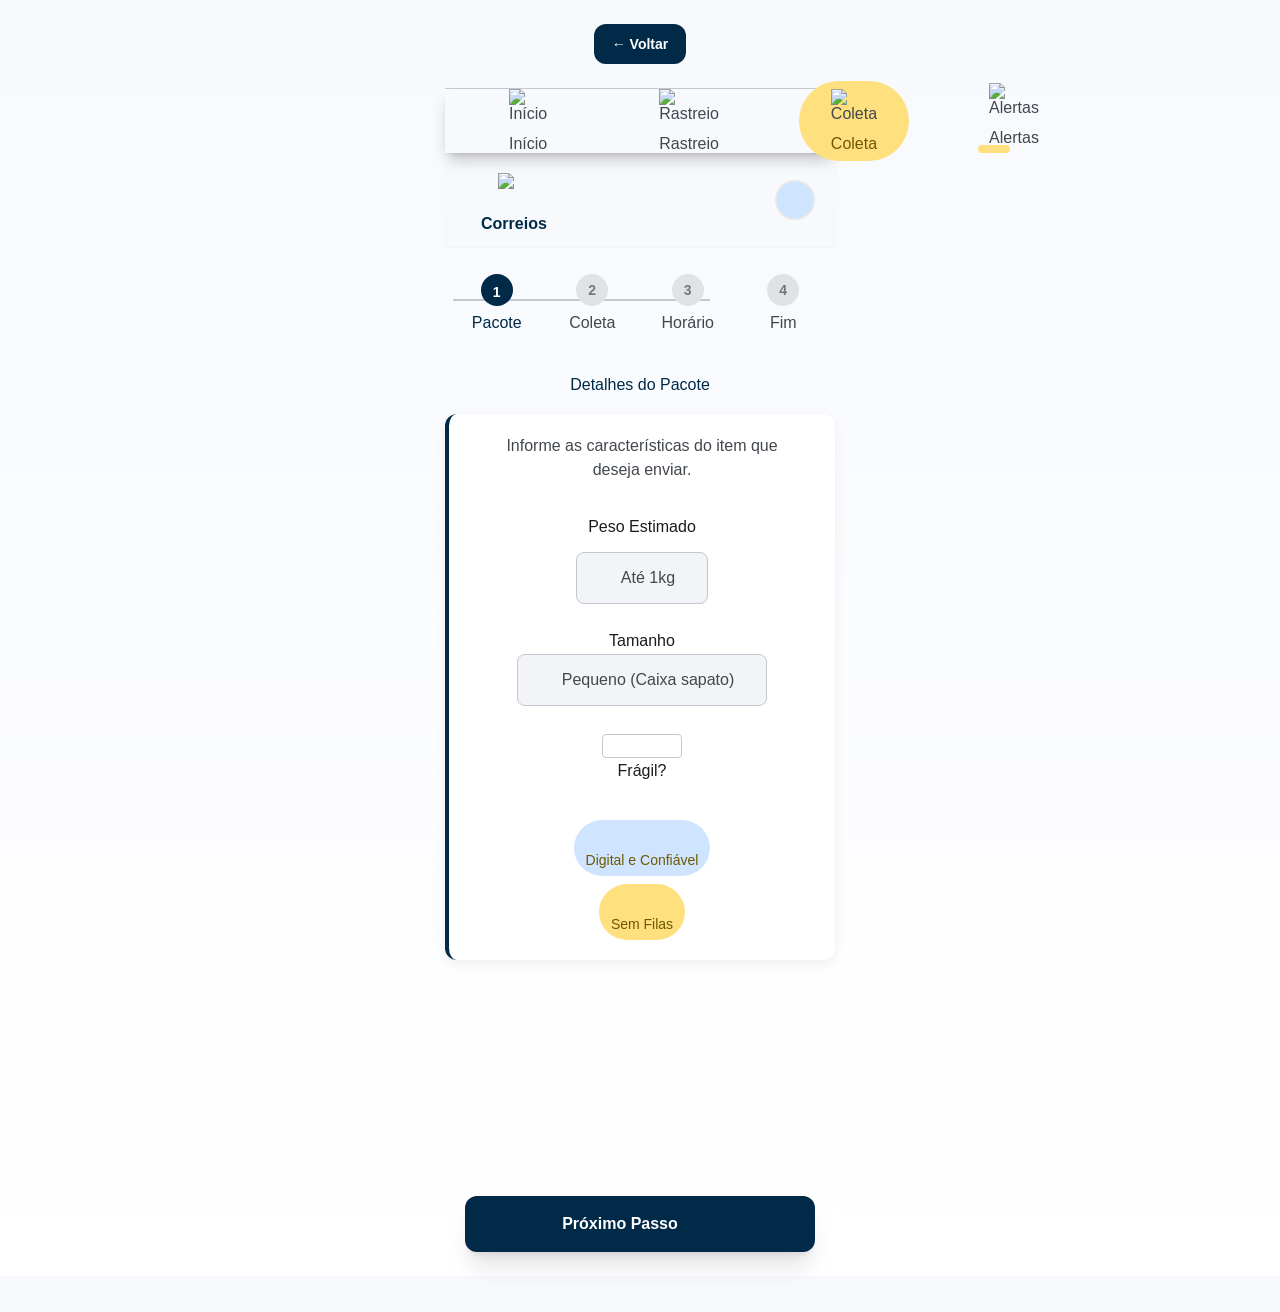
==== agendar-coleta.html @ db19a953 "Adicionando segunda tela através do agendar-coleta.html" ====
<!DOCTYPE html>
<html lang="pt-BR">
<head>
    <meta charset="UTF-8">
    <meta name="viewport" content="width=device-width, initial-scale=1.0">
    <link rel="stylesheet" href="style.css">
    <title>Agendar Coleta em Casa</title>
</head>
<body>
    <div class="Page-Link">
        <a class="Button link" href="index.html">← Voltar</a>
    </div>

    <div class="Agendar-Coleta-em-Casa" data-name="Agendar Coleta em Casa">
        <div class="BottomNavBar" data-name="BottomNavBar">
            <div class="BottomNavBar-shadow" data-name="BottomNavBar:shadow"></div>
            <div class="Container" data-name="Container">
                <img class="Container icon" src="assets/figma_downloads/figma_5_494.svg" alt="Início">
                <div class="Container" data-name="Container">
                    <span class="Text">Início</span>
                </div>
            </div>
            <div class="Container" data-name="Container">
                <img class="Container icon" src="assets/figma_downloads/figma_5_499.svg" alt="Rastreio">
                <div class="Container" data-name="Container">
                    <span class="Text">Rastreio</span>
                </div>
            </div>
            <div class="Background" data-name="Background">
                <img class="Container icon" src="assets/figma_downloads/figma_5_504.svg" alt="Coleta">
                <div class="Container" data-name="Container">
                    <span class="Text">Coleta</span>
                </div>
            </div>
            <div class="Container" data-name="Container">
                <img class="Container icon" src="assets/figma_downloads/figma_5_509.svg" alt="Alertas">
                <div class="Container" data-name="Container">
                    <span class="Text">Alertas</span>
                </div>
                <div class="Background badge" data-name="Background badge"></div>
            </div>
        </div>

        <header class="Header-TopAppBar" data-name="Header - TopAppBar">
            <div class="Container" data-name="Container">
                <button class="Button menu" data-name="Button">
                    <img src="assets/figma_downloads/figma_5_515.svg" alt="Menu">
                </button>
                <div class="Heading-1" data-name="Heading 1">
                    <span class="Text">Correios</span>
                </div>
            </div>
            <div class="Background-Border" data-name="Background+Border">
                <div class="User-Profile" data-name="User Profile"></div>
            </div>
        </header>

        <main class="Main" data-name="Main">
            <section class="Progress-Stepper" data-name="Progress Stepper">
                <div class="Horizontal-Divider" data-name="Horizontal Divider"></div>
                <div class="Container" data-name="Container">
                    <div class="Background active" data-name="Background">
                        <div class="Overlay-Shadow" data-name="Overlay+Shadow"></div>
                        <span class="Text">1</span>
                    </div>
                    <div class="Container" data-name="Container">
                        <span class="Text active">Pacote</span>
                    </div>
                </div>
                <div class="Container" data-name="Container">
                    <div class="Background" data-name="Background">
                        <span class="Text">2</span>
                    </div>
                    <div class="Container" data-name="Container">
                        <span class="Text">Coleta</span>
                    </div>
                </div>
                <div class="Container" data-name="Container">
                    <div class="Background" data-name="Background">
                        <span class="Text">3</span>
                    </div>
                    <div class="Container" data-name="Container">
                        <span class="Text">Horário</span>
                    </div>
                </div>
                <div class="Container" data-name="Container">
                    <div class="Background" data-name="Background">
                        <span class="Text">4</span>
                    </div>
                    <div class="Container" data-name="Container">
                        <span class="Text">Fim</span>
                    </div>
                </div>
            </section>

            <section class="Section-Step-1-Package-Details" data-name="Section - Step 1: Package Details">
                <div class="Container" data-name="Container">
                    <div class="Heading-2" data-name="Heading 2">
                        <span class="Text">Detalhes do Pacote</span>
                    </div>
                </div>
                <div class="Background-VerticalBorder-Shadow" data-name="Background+VerticalBorder+Shadow">
                    <div class="Container" data-name="Container">
                        <span class="Text">Informe as características do item que deseja enviar.</span>
                    </div>
                    <div class="Container" data-name="Container">
                        <div class="Container" data-name="Container">
                            <div class="Label" data-name="Label">
                                <span class="Text">Peso Estimado</span>
                            </div>
                            <div class="Options" data-name="Options">
                                <img class="Button icon" src="assets/figma_downloads/figma_5_559.svg" alt="">
                                <div class="Container" data-name="Container">
                                    <span class="Text">Até 1kg</span>
                                </div>
                            </div>
                        </div>
                        <div class="Container" data-name="Container">
                            <div class="Container" data-name="Container">
                                <div class="Label" data-name="Label">
                                    <span class="Text">Tamanho</span>
                                </div>
                                <div class="Options" data-name="Options">
                                    <img class="Button icon" src="assets/figma_downloads/figma_5_569.svg" alt="">
                                    <div class="Container" data-name="Container">
                                        <span class="Text">Pequeno (Caixa sapato)</span>
                                    </div>
                                </div>
                            </div>
                        </div>
                        <div class="Container" data-name="Container">
                            <div class="Label" data-name="Label">
                                <div class="Input" data-name="Input"></div>
                                <div class="Container" data-name="Container">
                                    <span class="Text">Frágil?</span>
                                </div>
                            </div>
                        </div>
                    </div>
                    <div class="Container" data-name="Container">
                        <div class="Background pill" data-name="Background">
                            <img class="Container icon" src="assets/figma_downloads/figma_5_581.svg" alt="">
                            <span class="Text">Digital e Confiável</span>
                        </div>
                        <div class="Background pill" data-name="Background">
                            <img class="Container icon" src="assets/figma_downloads/figma_5_585.svg" alt="">
                            <span class="Text">Sem Filas</span>
                        </div>
                    </div>
                </div>
            </section>

            <section class="Section-Step-2-Pickup-Address hidden-section" data-name="Section - Step 2: Pickup Address">
                <div class="Heading-2" data-name="Heading 2">
                    <span class="Text">Endereço de Coleta</span>
                </div>
                <div class="Background-VerticalBorder-Shadow" data-name="Background+VerticalBorder+Shadow">
                    <div class="Background" data-name="Background"></div>
                    <div class="Container" data-name="Container">
                        <div class="Container" data-name="Container">
                            <div class="Label" data-name="Label">
                                <span class="Text">CEP</span>
                            </div>
                            <div class="Input" data-name="Input">
                                <span class="Text">00000-000</span>
                            </div>
                        </div>
                        <div class="Container" data-name="Container">
                            <div class="Label" data-name="Label">
                                <span class="Text">Logradouro</span>
                            </div>
                            <div class="Input" data-name="Input">
                                <span class="Text">Ex: Av. Paulista, 1000</span>
                            </div>
                        </div>
                    </div>
                </div>
            </section>

            <section class="Section-Step-3-Date-Time hidden-section" data-name="Section - Step 3: Date and Time">
                <div class="Heading-2" data-name="Heading 2">
                    <span class="Text">Data e Horário</span>
                </div>
                <div class="Background-VerticalBorder-Shadow" data-name="Background+VerticalBorder+Shadow">
                    <div class="Container" data-name="Container">
                        <span class="Text">Escolha o melhor momento para o carteiro passar.</span>
                    </div>
                    <div class="Container" data-name="Container">
                        <button class="Button selected" data-name="Button">
                            <span class="Text">HOJE<br>24</span>
                        </button>
                        <button class="Button" data-name="Button">
                            <span class="Text">TER<br>25</span>
                        </button>
                        <button class="Button" data-name="Button">
                            <span class="Text">QUA<br>26</span>
                        </button>
                        <button class="Button" data-name="Button">
                            <span class="Text">QUI<br>27</span>
                        </button>
                    </div>
                    <div class="Container" data-name="Container">
                        <div class="Label" data-name="Label">
                            <div class="Input" data-name="Input"></div>
                            <div class="Container" data-name="Container">
                                <span class="Text">Manhã</span>
                            </div>
                        </div>
                        <div class="Label" data-name="Label">
                            <div class="Input" data-name="Input"></div>
                            <div class="Container" data-name="Container">
                                <span class="Text">Tarde</span>
                            </div>
                        </div>
                    </div>
                </div>
            </section>

            <section class="Section-Step-4-Confirmation hidden-section" data-name="Section - Step 4: Confirmation">
                <div class="Container" data-name="Container">
                    <div class="Background" data-name="Background"></div>
                    <div class="Heading-2" data-name="Heading 2">
                        <span class="Text">Tudo Pronto!</span>
                    </div>
                    <div class="Container" data-name="Container">
                        <span class="Text">Revise os dados antes de finalizar.</span>
                    </div>
                </div>
                <div class="Background-VerticalBorder-Shadow" data-name="Background+Shadow">
                    <div class="Container" data-name="Container">
                        <div class="Container" data-name="Container">
                            <span class="Text">PACOTE</span>
                        </div>
                        <div class="Container" data-name="Container">
                            <span class="Text">Até 1kg, Pequeno</span>
                        </div>
                        <img class="Container icon" src="assets/figma_downloads/figma_5_663.svg" alt="">
                    </div>
                    <div class="Container" data-name="Container">
                        <div class="Container" data-name="Container">
                            <span class="Text">ENDEREÇO</span>
                        </div>
                        <div class="Container" data-name="Container">
                            <span class="Text">Av. Paulista, 1000 - SP</span>
                        </div>
                        <img class="Container icon" src="assets/figma_downloads/figma_5_670.svg" alt="">
                    </div>
                    <div class="Container" data-name="Container">
                        <div class="Container" data-name="Container">
                            <span class="Text">DATA PREVISTA</span>
                        </div>
                        <div class="Container" data-name="Container">
                            <span class="Text">24 Mai • Manhã</span>
                        </div>
                        <img class="Container icon" src="assets/figma_downloads/figma_5_677.svg" alt="">
                    </div>
                </div>
            </section>
        </main>

        <div class="Sticky-Footer-Action" data-name="Sticky Footer Action">
            <button class="Button CTA" data-name="Button">
                <div class="Button-shadow" data-name="Button:shadow"></div>
                <div class="Container" data-name="Container">
                    <span class="Text">Próximo Passo</span>
                </div>
                <img class="Container icon" src="assets/figma_downloads/figma_5_683.svg" alt="">
            </button>
        </div>
    </div>
</body>
</html>
---- style.css ----
* {
    margin: 0;
    padding: 0;
    box-sizing: border-box;
}

body {
    font-family: 'Inter', sans-serif;
    background: linear-gradient(to bottom, #F7F9FD, #FFFFFF);
    color: #42474E;
    width: 390px;
    margin: 0 auto;
    min-height: 100vh;
}

.Início-Correios {
    display: flex;
    flex-direction: column;
    gap: 0;
    padding: 0 0 24px;
    width: 390px;
    min-height: 100vh;
    position: relative;
    background: linear-gradient(to bottom, #F7F9FD, #FFFFFF);
}

/* ========== HEADER ========== */
.Header-TopAppBar {
    display: flex;
    flex-direction: row;
    justify-content: space-between;
    align-items: center;
    padding: 8px 20px;
    gap: 0;
    background: #F7F9FD;
    box-shadow: 0px 1px 2px 0px rgba(0, 0, 0, 0.05);
    position: relative;
    z-index: 10;
}

.Header-TopAppBar .Container {
    display: flex;
    flex-direction: row;
    align-items: center;
    gap: 12px;
}

.Button.menu {
    background: none;
    border: none;
    font-size: 24px;
    cursor: pointer;
    color: #002A48;
    padding: 0;
}

.Heading-1 .Text {
    font-family: 'Manrope', sans-serif;
    font-weight: 700;
    font-size: 24px;
    line-height: 1.33;
    color: #002A48;
}

.Background-Border {
    display: flex;
    justify-content: center;
    align-items: center;
    width: 32px;
    height: 32px;
    background: #CFE5FF;
    border: 2px solid #00416B;
    border-radius: 9999px;
}

.User-Profile {
    width: 100%;
    height: 100%;
    border-radius: 50%;
    background: #CFE5FF;
}

/* ========== FLOATING ACTION BUTTON ========== */
.Floating-Action-Button {
    position: fixed;
    bottom: 80px;
    right: 24px;
    width: 56px;
    height: 56px;
    border-radius: 16px;
    background: #002A48;
    border: none;
    color: #002A48;
    font-size: 32px;
    cursor: pointer;
    display: flex;
    align-items: center;
    justify-content: center;
    box-shadow: 0px 8px 10px -6px rgba(0, 0, 0, 0.1), 0px 20px 25px -5px rgba(0, 0, 0, 0.1);
    z-index: 20;
}

/* ========== MAIN CONTENT ========== */
.Main {
    display: flex;
    flex-direction: column;
    align-items: center;
    gap: 32px;
    padding: 16px 0px 128px;
    flex: 1;
}

/* ========== HERO SEARCH SECTION ========== */
.Hero-Search-Section {
    position: relative;
    display: flex;
    flex-direction: column;
    gap: 8px;
    padding: 16px;
    width: 350px;
    background: #002A48;
    border-radius: 12px;
    box-shadow: 0px 4px 6px -4px rgba(0, 0, 0, 0.1), 0px 10px 15px -3px rgba(0, 0, 0, 0.1);
    overflow: hidden;
}

.Abstract-Background-Pattern {
    position: absolute;
    top: -16px;
    right: -24px;
    width: 90px;
    height: 98.63px;
    opacity: 0.1;
    background: url('data:image/svg+xml,<svg xmlns="http://www.w3.org/2000/svg" viewBox="0 0 100 100"><circle cx="50" cy="50" r="40" fill="white"/></svg>');
}

.Hero-Search-Section .Heading-2 {
    position: relative;
    z-index: 2;
}

.Hero-Search-Section .Heading-2 .Text {
    font-size: 20px;
    font-weight: 600;
    color: #FFFFFF;
}

.Hero-Search-Section .Container.search {
    display: flex;
    flex-direction: row;
    gap: 8px;
    background: #FFFFFF;
    border-radius: 8px;
    padding: 8px;
    align-items: center;
    position: relative;
    z-index: 2;
    box-shadow: 0px 4px 6px -4px rgba(0, 0, 0, 0.1), 0px 10px 15px -3px rgba(0, 0, 0, 0.1);
}

.Container.search .Container.icon {
    font-size: 20px;
    color: #42474E;
    flex-shrink: 0;
}

.Input {
    display: flex;
    flex: 1;
    background: transparent;
}

.Input .Container {
    flex: 1;
}

.Text.placeholder {
    font-size: 14px;
    color: #999;
    font-family: 'Inter', sans-serif;
}

.Button.rastrear {
    background: #FED000;
    border: none;
    padding: 8px 16px;
    border-radius: 6px;
    font-weight: 600;
    font-size: 12px;
    color: #6F5900;
    cursor: pointer;
    white-space: nowrap;
    font-family: 'Inter', sans-serif;
}

.Page-Link {
    width: 100%;
    display: flex;
    justify-content: center;
    padding: 0 20px;
    margin-top: 24px;
}

.Button.link {
    display: inline-flex;
    align-items: center;
    justify-content: center;
    padding: 12px 18px;
    border-radius: 12px;
    background: #002A48;
    color: #FFFFFF;
    text-decoration: none;
    font-weight: 700;
    font-family: 'Inter', sans-serif;
    font-size: 14px;
}

.Hero-Search-Section .Container.info {
    display: flex;
    gap: 8px;
    align-items: flex-start;
    padding: 8px 0;
    position: relative;
    z-index: 2;
}

.Container.info .Container.icon {
    font-size: 16px;
    flex-shrink: 0;
    margin-top: 2px;
}

.Container.info .Text {
    font-size: 12px;
    color: #9DCED1;
    line-height: 1.4;
}

/* ========== QUICK ACTIONS GRID ========== */
.Section-Quick-Actions-Grid {
    display: grid;
    grid-template-columns: repeat(4, 1fr);
    gap: 12px;
    width: 100%;
    padding: 0 20px;
    max-width: 390px;
}

.Button.quick-action {
    display: flex;
    flex-direction: column;
    align-items: center;
    justify-content: flex-start;
    gap: 8px;
    padding: 16px 8px;
    background: #FFFFFF;
    border: none;
    border-radius: 12px;
    cursor: pointer;
    box-shadow: 0px 1px 2px 0px rgba(0, 0, 0, 0.05);
    text-align: center;
}

.Background-Shadow {
    font-size: 32px;
}

.Button.quick-action .Text {
    font-size: 12px;
    color: #42474E;
    font-weight: 500;
}

.Container.text-container {
    display: flex;
    flex-direction: column;
    align-items: center;
}

/* ========== PROMOTIONAL BANNER ========== */
.Section-Promotional-Banner {
    position: relative;
    display: flex;
    align-items: flex-end;
    width: 350px;
    height: 200px;
    background: #FED000;
    border-radius: 12px;
    overflow: hidden;
    box-shadow: 0px 1px 2px 0px rgba(0, 0, 0, 0.05);
}

.Container.banner-image {
    position: absolute;
    right: 0;
    top: 0;
    width: 50%;
    height: 100%;
    background: #666;
    border-radius: 0 12px 12px 0;
    overflow: hidden;
}

.Container.banner-image img {
    width: 100%;
    height: 100%;
    object-fit: cover;
}

.Gradient {
    position: absolute;
    right: 0;
    top: 0;
    width: 50%;
    height: 100%;
    background: linear-gradient(to right, transparent, rgba(0, 0, 0, 0.2));
}

.Container.banner-content {
    position: relative;
    z-index: 2;
    display: flex;
    flex-direction: column;
    gap: 12px;
    padding: 24px;
    width: 50%;
}

.Section-Promotional-Banner .Heading-3 .Text {
    font-family: 'Manrope', sans-serif;
    font-weight: 700;
    font-size: 18px;
    color: #000;
    line-height: 1.3;
}

.Container.description .Text {
    font-size: 14px;
    color: #42474E;
    line-height: 1.4;
}

/* ========== TRACKING SUMMARY SECTION ========== */
.Tracking-Summary-Section {
    display: flex;
    flex-direction: column;
    gap: 16px;
    width: 100%;
    padding: 0 20px;
}

.Container.section-header {
    display: flex;
    justify-content: space-between;
    align-items: center;
    width: 100%;
}

.Tracking-Summary-Section .Heading-2 .Text {
    font-family: 'Manrope', sans-serif;
    font-weight: 700;
    font-size: 20px;
    color: #002A48;
}

.Button.view-all {
    background: none;
    border: none;
    color: #002A48;
    font-size: 14px;
    font-weight: 600;
    cursor: pointer;
    padding: 0;
    font-family: 'Inter', sans-serif;
}

/* ========== TRACKING CARDS ========== */
.Tracking-Card {
    display: flex;
    flex-direction: column;
    gap: 0;
    padding: 16px;
    width: 100%;
    background: #FFFFFF;
    border-radius: 12px;
    border-left: 4px solid #002A48;
    box-shadow: 0px 4px 6px -4px rgba(0, 0, 0, 0.1), 0px 10px 15px -3px rgba(0, 0, 0, 0.1);
}

.Tracking-Card.secondary {
    opacity: 0.8;
    border-left-color: #999;
}

.Container.card-content {
    display: flex;
    flex-direction: column;
    gap: 16px;
}

.Container.header {
    display: flex;
    justify-content: space-between;
    align-items: flex-start;
}

.Container.status {
    display: flex;
    flex-direction: column;
    gap: 8px;
}

.Background.status-badge {
    background: #CFE5FF;
    padding: 4px 8px;
    border-radius: 4px;
    width: fit-content;
}

.Background.status-badge .Text {
    font-size: 10px;
    font-weight: 600;
    color: #00416B;
    letter-spacing: 1px;
}

.Heading-4 .Text.tracking-number {
    font-size: 14px;
    font-weight: 600;
    color: #42474E;
}

.Container.delivery-date {
    display: flex;
    flex-direction: column;
    gap: 4px;
    text-align: right;
}

.Container.delivery-date .Container:first-child .Text {
    font-size: 12px;
    color: #999;
}

.Container.delivery-date .Container:last-child .Text {
    font-size: 14px;
    font-weight: 600;
    color: #42474E;
}

.Container.progress {
    display: flex;
    flex-direction: column;
    gap: 16px;
}

.Progress-Bar-Container {
    display: flex;
    flex-direction: column;
    gap: 16px;
}

.Line {
    width: 100%;
    height: 2px;
    background: #C2C7D0;
    position: relative;
}

.Horizontal-Divider {
    position: absolute;
    top: 0;
    left: 0;
    height: 2px;
    width: 66%;
    background: #002A48;
}

.Dots {
    display: flex;
    justify-content: space-between;
    position: relative;
    padding: 0 8px;
}

.Container.dot {
    display: flex;
    flex-direction: column;
    align-items: center;
    gap: 8px;
    flex: 1;
}

.Background.dot-active,
.Background.dot-inactive {
    width: 16px;
    height: 16px;
    border-radius: 50%;
    flex-shrink: 0;
}

.Background.dot-active {
    background: #002A48;
}

.Background.dot-inactive {
    background: #C2C7D0;
}

.Container.dot-label .Text {
    font-size: 12px;
    font-weight: 500;
    color: #42474E;
}

.Background.location-info {
    display: flex;
    gap: 12px;
    padding: 12px;
    background: #F7F9FD;
    border-radius: 8px;
}

.Background.location-info .Container.icon {
    font-size: 20px;
    flex-shrink: 0;
}

.Container.info-content {
    display: flex;
    flex-direction: column;
    gap: 4px;
    flex: 1;
}

.Text.location-title {
    font-size: 12px;
    font-weight: 600;
    color: #42474E;
}

.Text.location-detail {
    font-size: 12px;
    color: #42474E;
}

.Tracking-Card.secondary .Container.card-content {
    flex-direction: row;
    align-items: center;
    gap: 12px;
}

.Tracking-Card.secondary .Container.icon {
    font-size: 24px;
    flex-shrink: 0;
}

.Tracking-Card.secondary .Container.info-content {
    flex: 1;
}

.Text.status-text {
    font-size: 12px;
    color: #42474E;
}

.Container.arrow {
    font-size: 20px;
    color: #999;
    flex-shrink: 0;
}

/* ========== BOTTOM NAVIGATION BAR ========== */
.BottomNavBar {
    position: fixed;
    bottom: 0;
    left: 50%;
    transform: translateX(-50%);
    width: 390px;
    height: 57px;
    display: flex;
    flex-direction: row;
    align-items: center;
    justify-content: space-around;
    gap: 49.7px;
    padding: 8px 32.87px;
    background: #F7F9FD;
    border-top: 1px solid #C2C7D0;
    box-shadow: 0px 4px 6px -4px rgba(0, 0, 0, 0.1), 0px 10px 15px -3px rgba(0, 0, 0, 0.1);
    z-index: 30;
}

.BottomNavBar-shadow {
    position: absolute;
    top: 0;
    left: 0;
    width: 100%;
    height: 100%;
    background: rgba(255, 255, 255, 0);
    box-shadow: 0px 4px 6px -4px rgba(0, 0, 0, 0.1), 0px 10px 15px -3px rgba(0, 0, 0, 0.1);
}

.Link {
    display: flex;
    flex-direction: column;
    justify-content: center;
    align-items: center;
    gap: 4px;
    padding: 4px 16px;
    cursor: pointer;
    position: relative;
    text-align: center;
}

.Link.active {
    background: #FED000;
    border-radius: 9999px;
    padding: 4px 16px;
}

.Link .Container.icon {
    font-size: 20px;
    display: flex;
    align-items: center;
    justify-content: center;
}

.Link .Container.text .Text {
    font-family: 'Inter', sans-serif;
    font-weight: 500;
    font-size: 10px;
    line-height: 1.4;
    letter-spacing: 0.05em;
    color: #42474E;
}

.Link.active .Container.text .Text {
    color: #6F5900;
}

.Background.badge {
    position: absolute;
    bottom: 10px;
    right: 20px;
    width: 8px;
    height: 8px;
    background: #BA1A1A;
    border-radius: 50%;
}

.Agendar-Coleta-em-Casa {
    display: flex;
    flex-direction: column;
    width: 390px;
    min-height: 100vh;
    margin: 0 auto;
    position: relative;
    background: linear-gradient(to bottom, #F7F9FD, #FFFFFF);
}

.Agendar-Coleta-em-Casa .Header-TopAppBar {
    display: flex;
    justify-content: space-between;
    align-items: center;
    padding: 8px 20px;
    background: #F7F9FD;
    box-shadow: 0 1px 2px rgba(0, 0, 0, 0.05);
    z-index: 10;
}

.Agendar-Coleta-em-Casa .Header-TopAppBar .Container {
    display: flex;
    align-items: center;
    gap: 16px;
}

.Agendar-Coleta-em-Casa .Button.menu {
    background: none;
    border: none;
    padding: 0;
    width: 32px;
    height: 32px;
    cursor: pointer;
}

.Agendar-Coleta-em-Casa .Button.menu img {
    width: 18px;
    height: auto;
    display: block;
}

.Agendar-Coleta-em-Casa .Heading-1 .Text {
    font-family: 'Manrope', sans-serif;
    font-weight: 700;
    font-size: 16px;
    color: #002A48;
}

.Agendar-Coleta-em-Casa .Background-Border {
    width: 40px;
    height: 40px;
    display: flex;
    justify-content: center;
    align-items: center;
    background: #CFE5FF;
    border: 2px solid #E6E8EB;
    border-radius: 9999px;
}

.Agendar-Coleta-em-Casa .User-Profile {
    width: 100%;
    height: 100%;
    border-radius: 50%;
    background: #CFE5FF;
}

.Agendar-Coleta-em-Casa .Main {
    position: relative;
    display: flex;
    flex-direction: column;
    gap: 32px;
    padding: 24px 0 220px;
    align-items: center;
}

.Agendar-Coleta-em-Casa .Progress-Stepper {
    position: relative;
    width: 100%;
    padding: 0 8px;
    display: flex;
    justify-content: space-between;
    align-items: center;
}

.Agendar-Coleta-em-Casa .Horizontal-Divider {
    position: absolute;
    top: 29px;
    left: 8px;
    right: 8px;
    height: 2px;
    background: #C2C7D0;
}

.Agendar-Coleta-em-Casa .Progress-Stepper > .Container {
    display: flex;
    flex-direction: column;
    align-items: center;
    gap: 4px;
    width: calc((100% - 24px) / 4);
}

.Agendar-Coleta-em-Casa .Progress-Stepper .Background {
    display: flex;
    justify-content: center;
    align-items: center;
    width: 32px;
    height: 32px;
    border-radius: 9999px;
    background: #E0E3E6;
}

.Agendar-Coleta-em-Casa .Progress-Stepper .Background.active {
    background: #002A48;
}

.Agendar-Coleta-em-Casa .Progress-Stepper .Background .Text {
    font-family: 'Inter', sans-serif;
    font-weight: 700;
    font-size: 14px;
    color: #72777F;
}

.Agendar-Coleta-em-Casa .Progress-Stepper .Background.active .Text {
    color: #FFFFFF;
}

.Agendar-Coleta-em-Casa .Progress-Stepper .Text {
    font-family: 'Inter', sans-serif;
    font-weight: 400;
    font-size: 16px;
    color: #42474E;
    text-align: center;
}

.Agendar-Coleta-em-Casa .Progress-Stepper .Text.active {
    color: #002A48;
}

.Agendar-Coleta-em-Casa .Section-Step-1-Package-Details,
.Agendar-Coleta-em-Casa .Section-Step-2-Pickup-Address,
.Agendar-Coleta-em-Casa .Section-Step-3-Date-Time,
.Agendar-Coleta-em-Casa .Section-Step-4-Confirmation {
    width: 100%;
    max-width: 390px;
    display: flex;
    flex-direction: column;
    gap: 16px;
}

.Agendar-Coleta-em-Casa .Heading-2 .Text {
    font-family: 'Manrope', sans-serif;
    font-weight: 400;
    font-size: 16px;
    color: #002A48;
}

.Agendar-Coleta-em-Casa .Background-VerticalBorder-Shadow {
    display: flex;
    flex-direction: column;
    gap: 24px;
    width: 100%;
    padding: 16px;
    background: #FFFFFF;
    border-left: 4px solid #002A48;
    border-radius: 12px;
    box-shadow: 0 4px 12px rgba(0, 0, 0, 0.06);
}

.Agendar-Coleta-em-Casa .Background-VerticalBorder-Shadow > .Container:first-child .Text {
    font-family: 'Inter', sans-serif;
    font-weight: 400;
    font-size: 16px;
    line-height: 1.5;
    color: #42474E;
}

.Agendar-Coleta-em-Casa .Background-VerticalBorder-Shadow > .Container:nth-child(2) {
    display: flex;
    flex-direction: column;
    gap: 16px;
}

.Agendar-Coleta-em-Casa .Background-VerticalBorder-Shadow > .Container:nth-child(2) > .Container {
    display: flex;
    flex-direction: column;
    gap: 16px;
}

.Agendar-Coleta-em-Casa .Label .Text {
    font-family: 'Inter', sans-serif;
    font-weight: 400;
    font-size: 16px;
    color: #191C1E;
}

.Agendar-Coleta-em-Casa .Options {
    display: flex;
    align-items: center;
    gap: 12px;
    background: #F2F4F7;
    border: 1px solid #C2C7D0;
    border-radius: 8px;
    padding: 12px 16px;
}

.Agendar-Coleta-em-Casa .Options img,
.Agendar-Coleta-em-Casa .Background.pill img,
.Agendar-Coleta-em-Casa .Button.menu img,
.Agendar-Coleta-em-Casa .Button.CTA img,
.Agendar-Coleta-em-Casa .BottomNavBar .Container.icon img {
    display: block;
    width: auto;
    height: 16px;
}

.Agendar-Coleta-em-Casa .Input {
    min-width: 24px;
    min-height: 24px;
    background: #FFFFFF;
    border: 1px solid #C2C7D0;
    border-radius: 4px;
}

.Agendar-Coleta-em-Casa .Background-VerticalBorder-Shadow > .Container:last-child {
    display: flex;
    flex-wrap: wrap;
    gap: 8px;
}

.Agendar-Coleta-em-Casa .Background.pill {
    display: flex;
    align-items: center;
    gap: 8px;
    padding: 8px 12px;
    border-radius: 9999px;
    font-family: 'Inter', sans-serif;
    font-size: 14px;
    color: #191C1E;
}

.Agendar-Coleta-em-Casa .Background.pill:nth-child(1) {
    background: #CFE5FF;
}

.Agendar-Coleta-em-Casa .Background.pill:nth-child(2) {
    background: #FFE07F;
}

.Agendar-Coleta-em-Casa .hidden-section {
    position: absolute;
    left: 0;
    top: 364px;
    width: 100%;
    opacity: 0;
    pointer-events: none;
}

.Agendar-Coleta-em-Casa .Section-Step-2-Pickup-Address .Input,
.Agendar-Coleta-em-Casa .Section-Step-4-Confirmation .Input {
    width: 100%;
    padding: 16px;
    border-radius: 8px;
    border: 1px solid #C2C7D0;
    background: #F2F4F7;
}

.Agendar-Coleta-em-Casa .Section-Step-3-Date-Time .Button {
    background: #F2F4F7;
    border: 1px solid #C2C7D0;
    border-radius: 8px;
    padding: 8px 14px;
    min-width: 64px;
    font-family: 'Inter', sans-serif;
    font-weight: 400;
    font-size: 16px;
    color: #191C1E;
    line-height: 1.5;
    text-align: center;
    white-space: pre-line;
}

.Agendar-Coleta-em-Casa .Section-Step-3-Date-Time .Button.selected {
    background: #CFE5FF;
    border-color: #002A48;
    color: #001D34;
}

.Agendar-Coleta-em-Casa .Sticky-Footer-Action {
    position: relative;
    margin: 16px 0 24px;
    width: 100%;
    padding: 0 20px;
    background: transparent;
}

.Agendar-Coleta-em-Casa .Button.CTA {
    position: relative;
    width: 100%;
    min-height: 56px;
    display: flex;
    align-items: center;
    justify-content: center;
    gap: 8px;
    padding: 0 16px;
    border: none;
    border-radius: 12px;
    background: #002A48;
    color: #FFFFFF;
    font-family: 'Inter', sans-serif;
    font-weight: 700;
    font-size: 16px;
    cursor: pointer;
    box-shadow: 0 8px 10px -6px rgba(0, 0, 0, 0.1), 0 20px 25px -5px rgba(0, 0, 0, 0.1);
}

.Agendar-Coleta-em-Casa .Button.CTA .Button-shadow {
    position: absolute;
    inset: 0;
    border-radius: 12px;
    background: rgba(0, 0, 0, 0.05);
    z-index: -1;
}

.Agendar-Coleta-em-Casa .BottomNavBar {
    position: relative;
    width: 100%;
    height: 65px;
    display: flex;
    justify-content: space-around;
    align-items: center;
    gap: 48px;
    padding: 8px 32px;
    margin-top: 24px;
    background: #F7F9FD;
    border-top: 1px solid #C2C7D0;
    box-shadow: 0 4px 6px -4 rgba(0, 0, 0, 0.1), 0 10px 15px -3 rgba(0, 0, 0, 0.1);
}

.Agendar-Coleta-em-Casa .BottomNavBar-shadow {
    position: absolute;
    inset: 0;
    background: transparent;
    box-shadow: 0 4px 6px -4 rgba(0, 0, 0, 0.1), 0 10px 15px -3 rgba(0, 0, 0, 0.1);
    pointer-events: none;
}

.Agendar-Coleta-em-Casa .Container,
.Agendar-Coleta-em-Casa .Background {
    position: relative;
    display: flex;
    flex-direction: column;
    align-items: center;
    justify-content: center;
    gap: 4px;
    padding: 4px 16px;
    cursor: pointer;
    text-align: center;
}

.Agendar-Coleta-em-Casa .Background {
    background: #FFE07F;
    border-radius: 9999px;
}

.Agendar-Coleta-em-Casa .Background .Text {
    color: #6F5900;
}

.Agendar-Coleta-em-Casa .Text {
    font-family: 'Inter', sans-serif;
}

.Agendar-Coleta-em-Casa .BottomNavBar .Container.icon img,
.Agendar-Coleta-em-Casa .BottomNavBar .Background .Container.icon img {
    width: 18px;
    height: auto;
}

/* ========== RESPONSIVE ========== */
@media (max-width: 480px) {
    body,
    .Início-Correios,
    .BottomNavBar,
    .Agendar-Coleta-em-Casa {
        width: 100vw;
    }
}
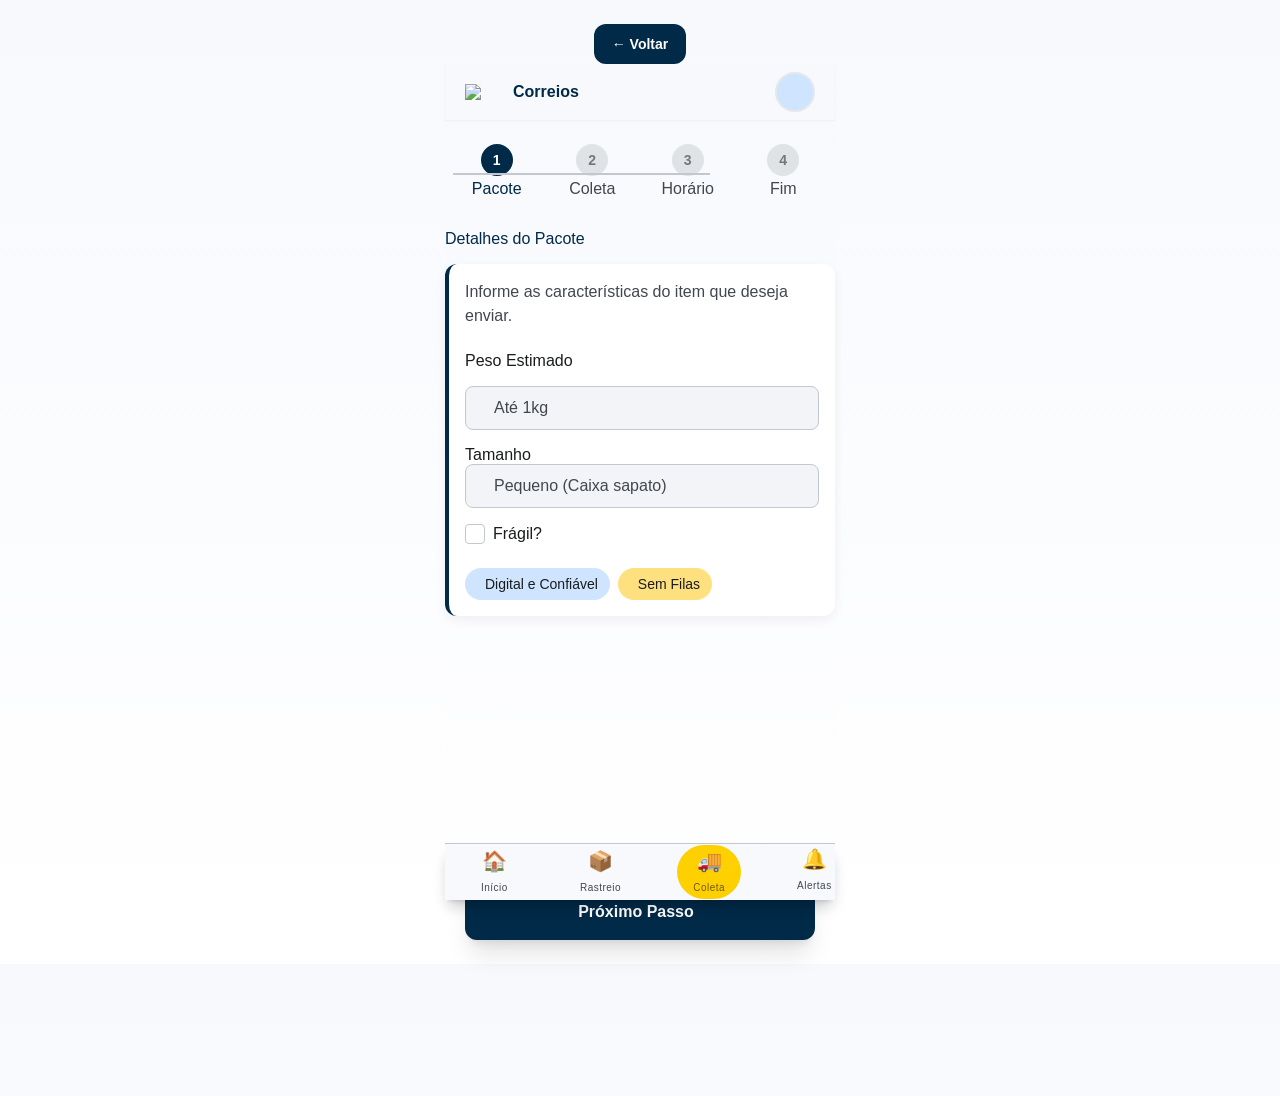
==== commit 537b2627: "Site sem os ajustes, porém com todas as páginas" ====
--- a/agendar-coleta.html
+++ b/agendar-coleta.html
@@ -12,34 +12,6 @@
     </div>
 
     <div class="Agendar-Coleta-em-Casa" data-name="Agendar Coleta em Casa">
-        <div class="BottomNavBar" data-name="BottomNavBar">
-            <div class="BottomNavBar-shadow" data-name="BottomNavBar:shadow"></div>
-            <div class="Container" data-name="Container">
-                <img class="Container icon" src="assets/figma_downloads/figma_5_494.svg" alt="Início">
-                <div class="Container" data-name="Container">
-                    <span class="Text">Início</span>
-                </div>
-            </div>
-            <div class="Container" data-name="Container">
-                <img class="Container icon" src="assets/figma_downloads/figma_5_499.svg" alt="Rastreio">
-                <div class="Container" data-name="Container">
-                    <span class="Text">Rastreio</span>
-                </div>
-            </div>
-            <div class="Background" data-name="Background">
-                <img class="Container icon" src="assets/figma_downloads/figma_5_504.svg" alt="Coleta">
-                <div class="Container" data-name="Container">
-                    <span class="Text">Coleta</span>
-                </div>
-            </div>
-            <div class="Container" data-name="Container">
-                <img class="Container icon" src="assets/figma_downloads/figma_5_509.svg" alt="Alertas">
-                <div class="Container" data-name="Container">
-                    <span class="Text">Alertas</span>
-                </div>
-                <div class="Background badge" data-name="Background badge"></div>
-            </div>
-        </div>
 
         <header class="Header-TopAppBar" data-name="Header - TopAppBar">
             <div class="Container" data-name="Container">
@@ -267,6 +239,35 @@
                 <img class="Container icon" src="assets/figma_downloads/figma_5_683.svg" alt="">
             </button>
         </div>
+
+        <nav class="BottomNavBar" data-name="BottomNavBar">
+            <div class="BottomNavBar-shadow" data-name="BottomNavBar:shadow"></div>
+            <div class="Link">
+                <div class="Container icon">🏠</div>
+                <div class="Container text">
+                    <span class="Text">Início</span>
+                </div>
+            </div>
+            <div class="Link">
+                <div class="Container icon">📦</div>
+                <div class="Container text">
+                    <span class="Text">Rastreio</span>
+                </div>
+            </div>
+            <div class="Link active">
+                <div class="Container icon">🚚</div>
+                <div class="Container text">
+                    <span class="Text">Coleta</span>
+                </div>
+            </div>
+            <div class="Link">
+                <div class="Container icon">🔔</div>
+                <div class="Container text">
+                    <span class="Text">Alertas</span>
+                </div>
+                <div class="Background badge"></div>
+            </div>
+        </nav>
     </div>
 </body>
 </html>
--- a/style.css
+++ b/style.css
@@ -294,7 +294,7 @@
     position: absolute;
     right: 0;
     top: 0;
-    width: 50%;
+    width: 45%;
     height: 100%;
     background: #666;
     border-radius: 0 12px 12px 0;
@@ -311,7 +311,7 @@
     position: absolute;
     right: 0;
     top: 0;
-    width: 50%;
+    width: 45%;
     height: 100%;
     background: linear-gradient(to right, transparent, rgba(0, 0, 0, 0.2));
 }
@@ -323,7 +323,8 @@
     flex-direction: column;
     gap: 12px;
     padding: 24px;
-    width: 50%;
+    width: 55%;
+    min-width: 0;
 }
 
 .Section-Promotional-Banner .Heading-3 .Text {
@@ -332,11 +333,13 @@
     font-size: 18px;
     color: #000;
     line-height: 1.3;
+    overflow-wrap: break-word;
+    word-break: break-word;
 }
 
 .Container.description .Text {
     font-size: 14px;
-    color: #42474E;
+    color: #000;
     line-height: 1.4;
 }
 
@@ -574,16 +577,18 @@
 .BottomNavBar {
     position: fixed;
     bottom: 0;
-    left: 50%;
-    transform: translateX(-50%);
-    width: 390px;
+    left: 0;
+    right: 0;
+    margin: 0 auto;
+    width: 100%;
+    max-width: 390px;
     height: 57px;
     display: flex;
     flex-direction: row;
     align-items: center;
     justify-content: space-around;
-    gap: 49.7px;
-    padding: 8px 32.87px;
+    gap: 40px;
+    padding: 8px 20px;
     background: #F7F9FD;
     border-top: 1px solid #C2C7D0;
     box-shadow: 0px 4px 6px -4px rgba(0, 0, 0, 0.1), 0px 10px 15px -3px rgba(0, 0, 0, 0.1);
@@ -623,6 +628,19 @@
     display: flex;
     align-items: center;
     justify-content: center;
+    width: 24px;
+    height: 24px;
+    padding: 0;
+}
+
+.Link .Container.icon img {
+    display: block;
+    width: 20px;
+    height: auto;
+}
+
+.BottomNavBar .Link .Container.text {
+    padding: 0;
 }
 
 .Link .Container.text .Text {
@@ -638,14 +656,80 @@
     color: #6F5900;
 }
 
-.Background.badge {
+.Agendar-Coleta-em-Casa nav.BottomNavBar {
+    position: fixed;
+    bottom: 0;
+    left: 0;
+    right: 0;
+    margin: 0 auto;
+    width: 100%;
+    max-width: 390px;
+    height: 57px;
+    display: flex;
+    flex-direction: row;
+    align-items: center;
+    justify-content: space-around;
+    gap: 40px;
+    padding: 8px 20px;
+    background: #F7F9FD;
+    border-top: 1px solid #C2C7D0;
+    box-shadow: 0px 4px 6px -4px rgba(0, 0, 0, 0.1), 0px 10px 15px -3px rgba(0, 0, 0, 0.1);
+    z-index: 30;
+}
+
+.Agendar-Coleta-em-Casa nav.BottomNavBar .Link {
+    display: flex;
+    flex-direction: column;
+    justify-content: center;
+    align-items: center;
+    gap: 4px;
+    padding: 4px 16px;
+    cursor: pointer;
+    position: relative;
+    text-align: center;
+}
+
+.Agendar-Coleta-em-Casa nav.BottomNavBar .Link.active {
+    background: #FED000;
+    border-radius: 9999px;
+    padding: 4px 16px;
+}
+
+.Agendar-Coleta-em-Casa nav.BottomNavBar .Link .Container.icon {
+    font-size: 20px;
+    display: flex;
+    align-items: center;
+    justify-content: center;
+    width: 24px;
+    height: 24px;
+    padding: 0;
+}
+
+.Agendar-Coleta-em-Casa nav.BottomNavBar .Link .Container.text {
+    padding: 0;
+}
+
+.Agendar-Coleta-em-Casa nav.BottomNavBar .Link .Container.text .Text {
+    font-family: 'Inter', sans-serif;
+    font-weight: 500;
+    font-size: 10px;
+    line-height: 1.4;
+    letter-spacing: 0.05em;
+    color: #42474E;
+}
+
+.Agendar-Coleta-em-Casa nav.BottomNavBar .Link.active .Container.text .Text {
+    color: #6F5900;
+}
+
+.Agendar-Coleta-em-Casa nav.BottomNavBar .BottomNavBar-shadow {
     position: absolute;
-    bottom: 10px;
-    right: 20px;
-    width: 8px;
-    height: 8px;
-    background: #BA1A1A;
-    border-radius: 50%;
+    top: 0;
+    left: 0;
+    width: 100%;
+    height: 100%;
+    background: rgba(255, 255, 255, 0);
+    box-shadow: 0px 4px 6px -4px rgba(0, 0, 0, 0.1), 0px 10px 15px -3px rgba(0, 0, 0, 0.1);
 }
 
 .Agendar-Coleta-em-Casa {
@@ -871,6 +955,26 @@
     border-radius: 4px;
 }
 
+.Agendar-Coleta-em-Casa .Background-VerticalBorder-Shadow > .Container:nth-child(2) > .Container:last-child .Label {
+    display: flex;
+    align-items: center;
+    gap: 8px;
+}
+
+.Agendar-Coleta-em-Casa .Background-VerticalBorder-Shadow > .Container:nth-child(2) > .Container:last-child .Input {
+    display: inline-flex;
+    align-items: center;
+    justify-content: center;
+    width: 20px;
+    height: 20px;
+    min-width: 20px;
+    min-height: 20px;
+    background: #FFFFFF;
+    border: 1px solid #C2C7D0;
+    border-radius: 4px;
+    flex: none;
+}
+
 .Agendar-Coleta-em-Casa .Background-VerticalBorder-Shadow > .Container:last-child {
     display: flex;
     flex-wrap: wrap;
@@ -969,61 +1073,6 @@
     border-radius: 12px;
     background: rgba(0, 0, 0, 0.05);
     z-index: -1;
-}
-
-.Agendar-Coleta-em-Casa .BottomNavBar {
-    position: relative;
-    width: 100%;
-    height: 65px;
-    display: flex;
-    justify-content: space-around;
-    align-items: center;
-    gap: 48px;
-    padding: 8px 32px;
-    margin-top: 24px;
-    background: #F7F9FD;
-    border-top: 1px solid #C2C7D0;
-    box-shadow: 0 4px 6px -4 rgba(0, 0, 0, 0.1), 0 10px 15px -3 rgba(0, 0, 0, 0.1);
-}
-
-.Agendar-Coleta-em-Casa .BottomNavBar-shadow {
-    position: absolute;
-    inset: 0;
-    background: transparent;
-    box-shadow: 0 4px 6px -4 rgba(0, 0, 0, 0.1), 0 10px 15px -3 rgba(0, 0, 0, 0.1);
-    pointer-events: none;
-}
-
-.Agendar-Coleta-em-Casa .Container,
-.Agendar-Coleta-em-Casa .Background {
-    position: relative;
-    display: flex;
-    flex-direction: column;
-    align-items: center;
-    justify-content: center;
-    gap: 4px;
-    padding: 4px 16px;
-    cursor: pointer;
-    text-align: center;
-}
-
-.Agendar-Coleta-em-Casa .Background {
-    background: #FFE07F;
-    border-radius: 9999px;
-}
-
-.Agendar-Coleta-em-Casa .Background .Text {
-    color: #6F5900;
-}
-
-.Agendar-Coleta-em-Casa .Text {
-    font-family: 'Inter', sans-serif;
-}
-
-.Agendar-Coleta-em-Casa .BottomNavBar .Container.icon img,
-.Agendar-Coleta-em-Casa .BottomNavBar .Background .Container.icon img {
-    width: 18px;
-    height: auto;
 }
 
 /* ========== RESPONSIVE ========== */
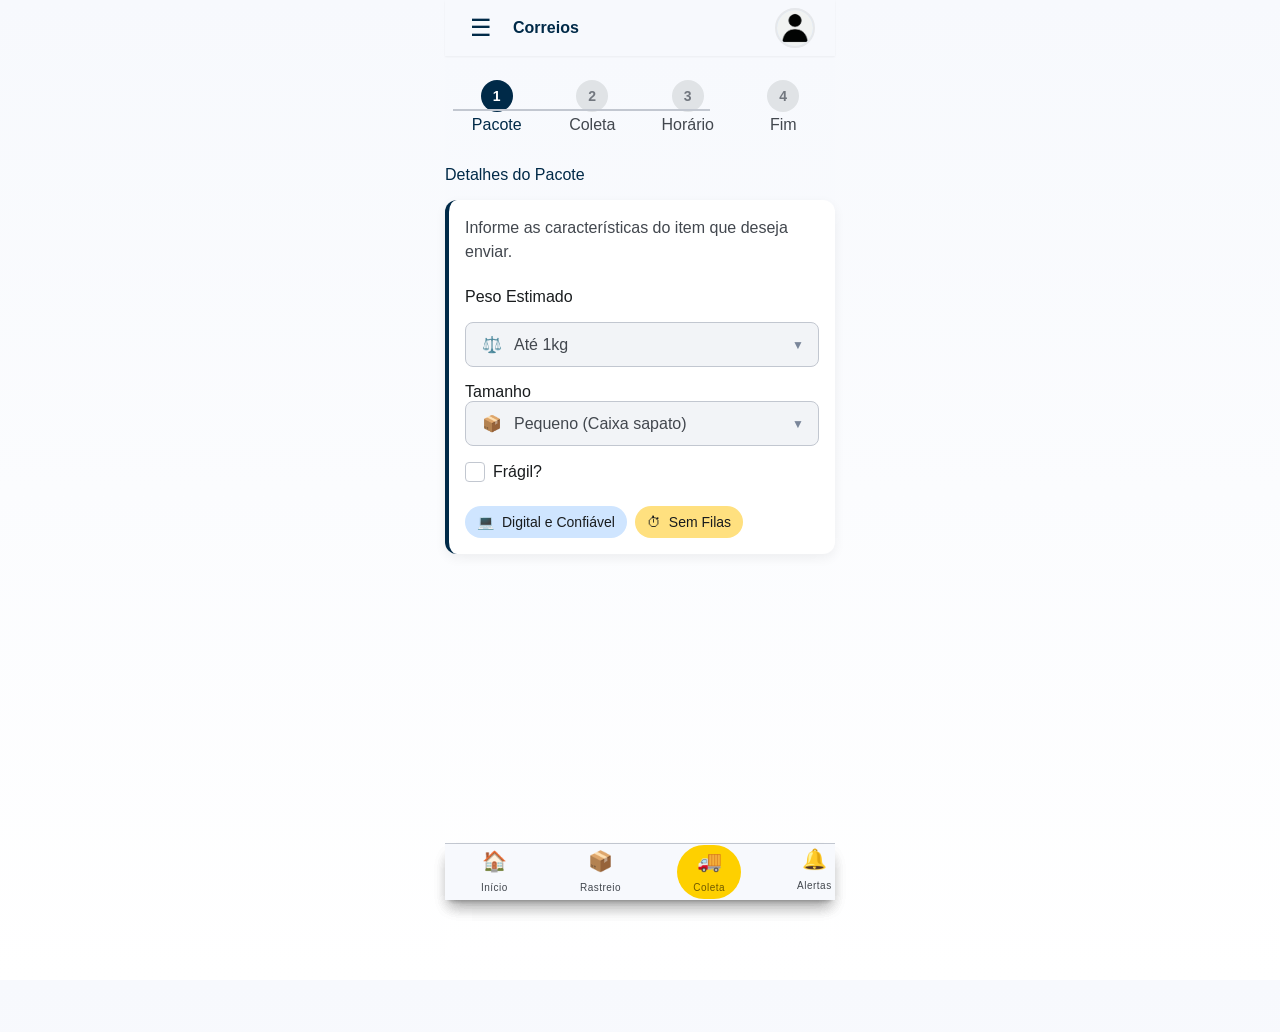
==== commit bd141712: "Melhorando visual de todas as telas" ====
--- a/agendar-coleta.html
+++ b/agendar-coleta.html
@@ -6,26 +6,51 @@
     <link rel="stylesheet" href="style.css">
     <title>Agendar Coleta em Casa</title>
 </head>
-<body>
-    <div class="Page-Link">
-        <a class="Button link" href="index.html">← Voltar</a>
-    </div>
-
-    <div class="Agendar-Coleta-em-Casa" data-name="Agendar Coleta em Casa">
-
-        <header class="Header-TopAppBar" data-name="Header - TopAppBar">
-            <div class="Container" data-name="Container">
-                <button class="Button menu" data-name="Button">
-                    <img src="assets/figma_downloads/figma_5_515.svg" alt="Menu">
-                </button>
-                <div class="Heading-1" data-name="Heading 1">
-                    <span class="Text">Correios</span>
-                </div>
-            </div>
-            <div class="Background-Border" data-name="Background+Border">
-                <div class="User-Profile" data-name="User Profile"></div>
-            </div>
-        </header>
+<body class="Início-Correios Agendar-Coleta-em-Casa">
+    <!-- BottomNavBar -->
+    <nav class="BottomNavBar">
+        <div class="BottomNavBar-shadow"></div>
+        <div class="Link">
+            <div class="Container icon">🏠</div>
+            <div class="Container text">
+                <span class="Text">Início</span>
+            </div>
+        </div>
+        <div class="Link">
+            <div class="Container icon">📦</div>
+            <div class="Container text">
+                <span class="Text">Rastreio</span>
+            </div>
+        </div>
+        <div class="Link active">
+            <div class="Container icon">🚚</div>
+            <div class="Container text">
+                <span class="Text">Coleta</span>
+            </div>
+        </div>
+        <div class="Link">
+            <div class="Container icon">🔔</div>
+            <div class="Container text">
+                <span class="Text">Alertas</span>
+            </div>
+            <div class="Background badge"></div>
+        </div>
+    </nav>
+
+    <!-- Header - TopAppBar -->
+    <header class="Header-TopAppBar">
+        <div class="Container">
+            <button class="Button menu">☰</button>
+            <div class="Heading-1">
+                <h1 class="Text">Correios</h1>
+            </div>
+        </div>
+        <div class="Background-Border">
+            <div class="User-Profile"></div>
+        </div>
+    </header>
+
+    <div class="Início-Correios Agendar-Coleta-em-Casa">
 
         <main class="Main" data-name="Main">
             <section class="Progress-Stepper" data-name="Progress Stepper">
@@ -81,7 +106,7 @@
                                 <span class="Text">Peso Estimado</span>
                             </div>
                             <div class="Options" data-name="Options">
-                                <img class="Button icon" src="assets/figma_downloads/figma_5_559.svg" alt="">
+                                <span class="Button icon">⚖️</span>
                                 <div class="Container" data-name="Container">
                                     <span class="Text">Até 1kg</span>
                                 </div>
@@ -93,7 +118,7 @@
                                     <span class="Text">Tamanho</span>
                                 </div>
                                 <div class="Options" data-name="Options">
-                                    <img class="Button icon" src="assets/figma_downloads/figma_5_569.svg" alt="">
+                                    <span class="Button icon">📦</span>
                                     <div class="Container" data-name="Container">
                                         <span class="Text">Pequeno (Caixa sapato)</span>
                                     </div>
@@ -111,11 +136,11 @@
                     </div>
                     <div class="Container" data-name="Container">
                         <div class="Background pill" data-name="Background">
-                            <img class="Container icon" src="assets/figma_downloads/figma_5_581.svg" alt="">
+                            <span class="Container icon">💻</span>
                             <span class="Text">Digital e Confiável</span>
                         </div>
                         <div class="Background pill" data-name="Background">
-                            <img class="Container icon" src="assets/figma_downloads/figma_5_585.svg" alt="">
+                            <span class="Container icon">⏱</span>
                             <span class="Text">Sem Filas</span>
                         </div>
                     </div>
@@ -206,7 +231,7 @@
                         <div class="Container" data-name="Container">
                             <span class="Text">Até 1kg, Pequeno</span>
                         </div>
-                        <img class="Container icon" src="assets/figma_downloads/figma_5_663.svg" alt="">
+                        <span class="Container icon">✅</span>
                     </div>
                     <div class="Container" data-name="Container">
                         <div class="Container" data-name="Container">
@@ -215,7 +240,7 @@
                         <div class="Container" data-name="Container">
                             <span class="Text">Av. Paulista, 1000 - SP</span>
                         </div>
-                        <img class="Container icon" src="assets/figma_downloads/figma_5_670.svg" alt="">
+                        <span class="Container icon">📍</span>
                     </div>
                     <div class="Container" data-name="Container">
                         <div class="Container" data-name="Container">
@@ -224,50 +249,41 @@
                         <div class="Container" data-name="Container">
                             <span class="Text">24 Mai • Manhã</span>
                         </div>
-                        <img class="Container icon" src="assets/figma_downloads/figma_5_677.svg" alt="">
+                        <span class="Container icon">📅</span>
                     </div>
                 </div>
             </section>
         </main>
 
-        <div class="Sticky-Footer-Action" data-name="Sticky Footer Action">
-            <button class="Button CTA" data-name="Button">
-                <div class="Button-shadow" data-name="Button:shadow"></div>
-                <div class="Container" data-name="Container">
-                    <span class="Text">Próximo Passo</span>
-                </div>
-                <img class="Container icon" src="assets/figma_downloads/figma_5_683.svg" alt="">
-            </button>
-        </div>
-
-        <nav class="BottomNavBar" data-name="BottomNavBar">
-            <div class="BottomNavBar-shadow" data-name="BottomNavBar:shadow"></div>
-            <div class="Link">
-                <div class="Container icon">🏠</div>
-                <div class="Container text">
-                    <span class="Text">Início</span>
-                </div>
-            </div>
-            <div class="Link">
-                <div class="Container icon">📦</div>
-                <div class="Container text">
-                    <span class="Text">Rastreio</span>
-                </div>
-            </div>
-            <div class="Link active">
-                <div class="Container icon">🚚</div>
-                <div class="Container text">
-                    <span class="Text">Coleta</span>
-                </div>
-            </div>
-            <div class="Link">
-                <div class="Container icon">🔔</div>
-                <div class="Container text">
-                    <span class="Text">Alertas</span>
-                </div>
-                <div class="Background badge"></div>
-            </div>
-        </nav>
     </div>
+
+    <nav class="BottomNavBar">
+        <div class="BottomNavBar-shadow"></div>
+        <div class="Link">
+            <div class="Container icon">🏠</div>
+            <div class="Container text">
+                <span class="Text">Início</span>
+            </div>
+        </div>
+        <div class="Link">
+            <div class="Container icon">📦</div>
+            <div class="Container text">
+                <span class="Text">Rastreio</span>
+            </div>
+        </div>
+        <div class="Link active">
+            <div class="Container icon">🚚</div>
+            <div class="Container text">
+                <span class="Text">Coleta</span>
+            </div>
+        </div>
+        <div class="Link">
+            <div class="Container icon">🔔</div>
+            <div class="Container text">
+                <span class="Text">Alertas</span>
+            </div>
+            <div class="Background badge"></div>
+        </div>
+    </nav>
 </body>
 </html>
--- a/style.css
+++ b/style.css
@@ -77,7 +77,11 @@
     width: 100%;
     height: 100%;
     border-radius: 50%;
-    background: #CFE5FF;
+    background-color: #CFE5FF;
+    background-image: url('assets/default-person.jpg');
+    background-size: cover;
+    background-position: center;
+    background-repeat: no-repeat;
 }
 
 /* ========== FLOATING ACTION BUTTON ========== */
@@ -124,6 +128,36 @@
     overflow: hidden;
 }
 
+.Map.Visualization.Section .Route.Map {
+    position: relative;
+}
+
+.Tracking.ID.Float {
+    position: absolute;
+    top: 16px;
+    left: 16px;
+    right: auto;
+    background: rgba(255, 255, 255, 0.96);
+    border-radius: 14px;
+    padding: 12px 14px;
+    max-width: 280px;
+    box-shadow: 0px 16px 30px -24px rgba(0, 0, 0, 0.35);
+}
+
+.Tracking.ID.Float .TrackingLabel {
+    color: #000000;
+    font-size: 12px;
+    font-weight: 600;
+    letter-spacing: 0.04em;
+    margin-bottom: 6px;
+}
+
+.Tracking.ID.Float .TrackingCode {
+    color: #0047B3;
+    font-size: 16px;
+    font-weight: 700;
+}
+
 .Abstract-Background-Pattern {
     position: absolute;
     top: -16px;
@@ -178,6 +212,224 @@
     font-size: 14px;
     color: #999;
     font-family: 'Inter', sans-serif;
+}
+
+.NotificationList {
+    display: flex;
+    flex-direction: column;
+    gap: 12px;
+    margin-top: 16px;
+}
+
+.NotificationRow {
+    display: flex;
+    justify-content: space-between;
+    align-items: center;
+    gap: 12px;
+    padding: 14px 16px;
+    border-radius: 14px;
+    background: #FFFFFF;
+    box-shadow: 0px 4px 12px -8px rgba(0, 0, 0, 0.12);
+}
+
+.NotificationRow .Text {
+    font-size: 14px;
+    color: #002A48;
+    font-weight: 600;
+}
+
+.Switch {
+    width: 42px;
+    height: 24px;
+    border-radius: 999px;
+    position: relative;
+    background: #D6DBE8;
+    transition: background 0.2s ease;
+}
+
+.Detailed.Timeline.Section {
+    width: 100%;
+}
+
+.Timeline {
+    position: relative;
+    display: flex;
+    flex-direction: column;
+    gap: 20px;
+    padding-left: 32px;
+    margin-top: 16px;
+}
+
+.Timeline::before {
+    content: "";
+    position: absolute;
+    left: 12px;
+    top: 0;
+    bottom: 0;
+    width: 2px;
+    background: #4F90FF;
+    border-radius: 1px;
+}
+
+.TimelineItem {
+    position: relative;
+    display: flex;
+    gap: 16px;
+    align-items: flex-start;
+}
+
+.TimelineMarker {
+    position: relative;
+    width: 20px;
+    min-width: 20px;
+    height: 20px;
+    border-radius: 50%;
+    background: #4F90FF;
+    border: 4px solid #FFFFFF;
+    box-shadow: 0px 0px 0px 4px rgba(79, 144, 255, 0.18);
+    margin-top: 4px;
+}
+
+.TimelineContent {
+    flex: 1;
+    display: flex;
+    flex-direction: column;
+    gap: 8px;
+    padding: 16px 18px;
+    border-radius: 18px;
+    background: #FFFFFF;
+    box-shadow: 0px 10px 22px -16px rgba(0, 0, 0, 0.18);
+}
+
+.TimelineTitle {
+    font-size: 15px;
+    font-weight: 700;
+    color: #002A48;
+}
+
+.TimelineMeta {
+    font-size: 13px;
+    color: #5A6988;
+}
+
+.TimelineNote {
+    padding: 12px 14px;
+    border-radius: 14px;
+    background: #EEF4FF;
+}
+
+.Section.-.Status.Card {
+    position: absolute;
+    left: 50%;
+    bottom: 16px;
+    transform: translateX(-50%);
+    width: calc(100% - 48px);
+    max-width: 340px;
+    padding: 18px 20px;
+    border-radius: 24px;
+    background: rgba(255, 255, 255, 0.94);
+    box-shadow: 0px 18px 36px -20px rgba(0, 0, 0, 0.35);
+    z-index: 15;
+}
+
+.Map.Visualization.Section {
+    position: relative;
+}
+
+.Map.Visualization.Section .Route.Map {
+    position: relative;
+}
+
+.Map.Visualization.Section .Section.-.Status.Card {
+    position: absolute;
+    left: 50%;
+    bottom: 16px;
+    transform: translateX(-50%);
+    width: calc(100% - 48px);
+    max-width: 340px;
+    padding: 18px 20px;
+    border-radius: 24px;
+    background: rgba(255, 255, 255, 0.94);
+    box-shadow: 0px 18px 36px -20px rgba(0, 0, 0, 0.35);
+    z-index: 15;
+}
+
+.StatusBadge {
+    display: inline-flex;
+    align-items: center;
+    justify-content: center;
+    padding: 6px 12px;
+    border-radius: 999px;
+    background: rgba(79, 144, 255, 0.18);
+    color: #00416B;
+    font-size: 11px;
+    font-weight: 700;
+    letter-spacing: 0.06em;
+    text-transform: uppercase;
+}
+
+.StatusTitle {
+    margin-top: 8px;
+    font-size: 16px;
+    font-weight: 700;
+    color: #002A48;
+}
+
+.status-card-top {
+    display: flex;
+    flex-direction: column;
+    gap: 4px;
+    margin-bottom: 16px;
+}
+
+.status-card-row {
+    display: flex;
+    justify-content: space-between;
+    gap: 16px;
+    padding: 12px 14px;
+    border-radius: 18px;
+    background: #F7F9FD;
+}
+
+.StatusLabel {
+    font-size: 12px;
+    color: #7A869A;
+}
+
+.StatusValue {
+    font-size: 14px;
+    font-weight: 700;
+    color: #002A48;
+    text-align: right;
+}
+
+section.Help.Section {
+    width: 100%;
+    padding: 18px 20px;
+    margin-top: 12px;
+    border-radius: 18px;
+    background: #FFF5B8;
+}
+
+section.Help.Section .Text {
+    color: #585858;
+    font-size: 14px;
+    line-height: 1.6;
+}
+.Switch.on {
+    background: #4F90FF;
+}
+
+.Switch.on::after {
+    transform: translateX(18px);
+}
+
+.Switch.off {
+    background: #D6DBE8;
+}
+
+.Switch.off::after {
+    transform: translateX(0);
 }
 
 .Button.rastrear {
@@ -795,7 +1047,11 @@
     width: 100%;
     height: 100%;
     border-radius: 50%;
-    background: #CFE5FF;
+    background-color: #CFE5FF;
+    background-image: url('assets/default-person.jpg');
+    background-size: cover;
+    background-position: center;
+    background-repeat: no-repeat;
 }
 
 .Agendar-Coleta-em-Casa .Main {
@@ -935,6 +1191,17 @@
     border: 1px solid #C2C7D0;
     border-radius: 8px;
     padding: 12px 16px;
+    position: relative;
+}
+
+.Agendar-Coleta-em-Casa .Options::after {
+    content: '▼';
+    position: absolute;
+    right: 14px;
+    top: 50%;
+    transform: translateY(-50%);
+    color: #7A869A;
+    font-size: 12px;
 }
 
 .Agendar-Coleta-em-Casa .Options img,
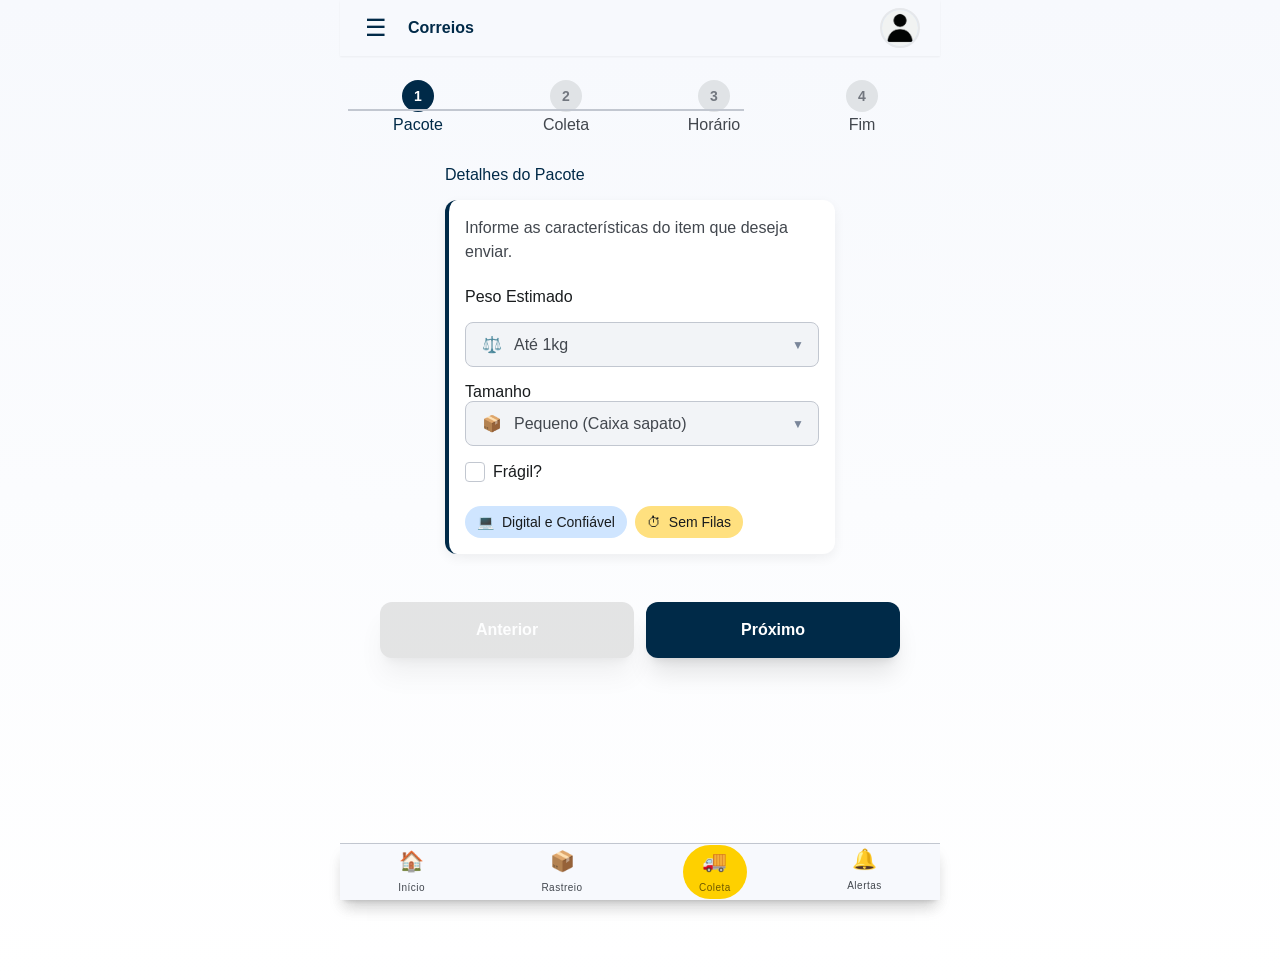
==== commit 77930a4b: "Adicionando botões funcionais" ====
--- a/agendar-coleta.html
+++ b/agendar-coleta.html
@@ -7,36 +7,6 @@
     <title>Agendar Coleta em Casa</title>
 </head>
 <body class="Início-Correios Agendar-Coleta-em-Casa">
-    <!-- BottomNavBar -->
-    <nav class="BottomNavBar">
-        <div class="BottomNavBar-shadow"></div>
-        <div class="Link">
-            <div class="Container icon">🏠</div>
-            <div class="Container text">
-                <span class="Text">Início</span>
-            </div>
-        </div>
-        <div class="Link">
-            <div class="Container icon">📦</div>
-            <div class="Container text">
-                <span class="Text">Rastreio</span>
-            </div>
-        </div>
-        <div class="Link active">
-            <div class="Container icon">🚚</div>
-            <div class="Container text">
-                <span class="Text">Coleta</span>
-            </div>
-        </div>
-        <div class="Link">
-            <div class="Container icon">🔔</div>
-            <div class="Container text">
-                <span class="Text">Alertas</span>
-            </div>
-            <div class="Background badge"></div>
-        </div>
-    </nav>
-
     <!-- Header - TopAppBar -->
     <header class="Header-TopAppBar">
         <div class="Container">
@@ -257,6 +227,7 @@
 
     </div>
 
+    <!-- BottomNavBar -->
     <nav class="BottomNavBar">
         <div class="BottomNavBar-shadow"></div>
         <div class="Link">
@@ -285,5 +256,6 @@
             <div class="Background badge"></div>
         </div>
     </nav>
+    <script src="script.js"></script>
 </body>
 </html>
--- a/style.css
+++ b/style.css
@@ -8,7 +8,7 @@
     font-family: 'Inter', sans-serif;
     background: linear-gradient(to bottom, #F7F9FD, #FFFFFF);
     color: #42474E;
-    width: 390px;
+    width: 100%;
     margin: 0 auto;
     min-height: 100vh;
 }
@@ -18,7 +18,9 @@
     flex-direction: column;
     gap: 0;
     padding: 0 0 24px;
-    width: 390px;
+    width: 100%;
+    max-width: 600px;
+    margin: 0 auto;
     min-height: 100vh;
     position: relative;
     background: linear-gradient(to bottom, #F7F9FD, #FFFFFF);
@@ -121,7 +123,8 @@
     flex-direction: column;
     gap: 8px;
     padding: 16px;
-    width: 350px;
+    width: calc(100% - 40px);
+    max-width: 560px;
     background: #002A48;
     border-radius: 12px;
     box-shadow: 0px 4px 6px -4px rgba(0, 0, 0, 0.1), 0px 10px 15px -3px rgba(0, 0, 0, 0.1);
@@ -534,7 +537,8 @@
     position: relative;
     display: flex;
     align-items: flex-end;
-    width: 350px;
+    width: calc(100% - 40px);
+    max-width: 560px;
     height: 200px;
     background: #FED000;
     border-radius: 12px;
@@ -833,7 +837,7 @@
     right: 0;
     margin: 0 auto;
     width: 100%;
-    max-width: 390px;
+    max-width: 600px;
     height: 57px;
     display: flex;
     flex-direction: row;
@@ -844,7 +848,7 @@
     background: #F7F9FD;
     border-top: 1px solid #C2C7D0;
     box-shadow: 0px 4px 6px -4px rgba(0, 0, 0, 0.1), 0px 10px 15px -3px rgba(0, 0, 0, 0.1);
-    z-index: 30;
+    z-index: 9999;
 }
 
 .BottomNavBar-shadow {
@@ -867,6 +871,8 @@
     cursor: pointer;
     position: relative;
     text-align: center;
+    z-index: 1000;
+    user-select: none;
 }
 
 .Link.active {
@@ -915,7 +921,7 @@
     right: 0;
     margin: 0 auto;
     width: 100%;
-    max-width: 390px;
+    max-width: 600px;
     height: 57px;
     display: flex;
     flex-direction: row;
@@ -926,7 +932,7 @@
     background: #F7F9FD;
     border-top: 1px solid #C2C7D0;
     box-shadow: 0px 4px 6px -4px rgba(0, 0, 0, 0.1), 0px 10px 15px -3px rgba(0, 0, 0, 0.1);
-    z-index: 30;
+    z-index: 9999;
 }
 
 .Agendar-Coleta-em-Casa nav.BottomNavBar .Link {
@@ -939,6 +945,8 @@
     cursor: pointer;
     position: relative;
     text-align: center;
+    z-index: 1000;
+    user-select: none;
 }
 
 .Agendar-Coleta-em-Casa nav.BottomNavBar .Link.active {
@@ -987,7 +995,8 @@
 .Agendar-Coleta-em-Casa {
     display: flex;
     flex-direction: column;
-    width: 390px;
+    width: 100%;
+    max-width: 600px;
     min-height: 100vh;
     margin: 0 auto;
     position: relative;
@@ -1268,12 +1277,16 @@
 }
 
 .Agendar-Coleta-em-Casa .hidden-section {
-    position: absolute;
-    left: 0;
-    top: 364px;
-    width: 100%;
-    opacity: 0;
-    pointer-events: none;
+    display: none;
+}
+
+.Agendar-Coleta-em-Casa .Section-Step-1-Package-Details,
+.Agendar-Coleta-em-Casa .Section-Step-2-Pickup-Address,
+.Agendar-Coleta-em-Casa .Section-Step-3-Date-Time,
+.Agendar-Coleta-em-Casa .Section-Step-4-Confirmation {
+    opacity: 1;
+    pointer-events: auto;
+    transition: opacity 0.3s ease;
 }
 
 .Agendar-Coleta-em-Casa .Section-Step-2-Pickup-Address .Input,
@@ -1343,6 +1356,17 @@
 }
 
 /* ========== RESPONSIVE ========== */
+@media (max-width: 768px) {
+    .Section-Quick-Actions-Grid {
+        padding: 0 16px;
+        gap: 8px;
+    }
+    
+    .Button.quick-action {
+        padding: 12px 8px;
+    }
+}
+
 @media (max-width: 480px) {
     body,
     .Início-Correios,
@@ -1350,4 +1374,13 @@
     .Agendar-Coleta-em-Casa {
         width: 100vw;
     }
-}
+    
+    .Hero-Search-Section,
+    .Section-Promotional-Banner {
+        width: calc(100% - 32px);
+    }
+    
+    .Section-Promotional-Banner {
+        height: 180px;
+    }
+}
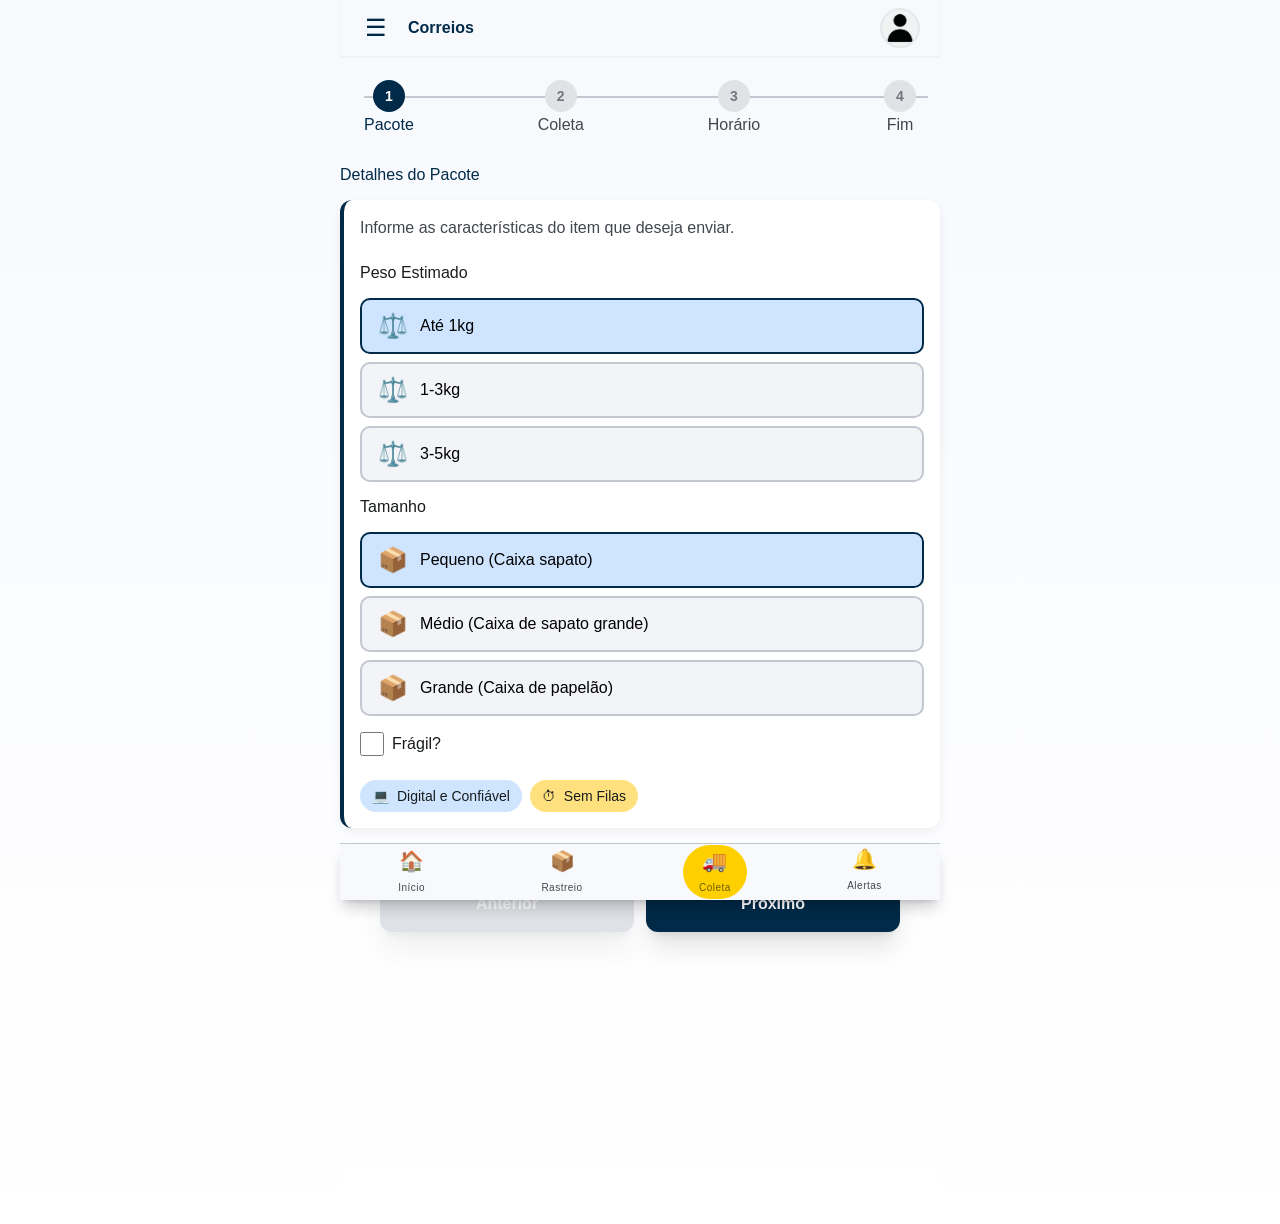
==== commit fb381516: "Seleções na tela de agendar coleta" ====
--- a/agendar-coleta.html
+++ b/agendar-coleta.html
@@ -25,6 +25,7 @@
         <main class="Main" data-name="Main">
             <section class="Progress-Stepper" data-name="Progress Stepper">
                 <div class="Horizontal-Divider" data-name="Horizontal Divider"></div>
+                <div class="Horizontal-Divider-Fill" data-name="Horizontal Divider Fill"></div>
                 <div class="Container" data-name="Container">
                     <div class="Background active" data-name="Background">
                         <div class="Overlay-Shadow" data-name="Overlay+Shadow"></div>
@@ -75,33 +76,45 @@
                             <div class="Label" data-name="Label">
                                 <span class="Text">Peso Estimado</span>
                             </div>
-                            <div class="Options" data-name="Options">
-                                <span class="Button icon">⚖️</span>
-                                <div class="Container" data-name="Container">
+                            <div class="Options weight-options">
+                                <button class="Option selected" data-weight="1">
+                                    <span class="icon">⚖️</span>
                                     <span class="Text">Até 1kg</span>
-                                </div>
-                            </div>
-                        </div>
-                        <div class="Container" data-name="Container">
-                            <div class="Container" data-name="Container">
-                                <div class="Label" data-name="Label">
-                                    <span class="Text">Tamanho</span>
-                                </div>
-                                <div class="Options" data-name="Options">
-                                    <span class="Button icon">📦</span>
-                                    <div class="Container" data-name="Container">
-                                        <span class="Text">Pequeno (Caixa sapato)</span>
-                                    </div>
-                                </div>
-                            </div>
-                        </div>
-                        <div class="Container" data-name="Container">
-                            <div class="Label" data-name="Label">
-                                <div class="Input" data-name="Input"></div>
-                                <div class="Container" data-name="Container">
-                                    <span class="Text">Frágil?</span>
-                                </div>
-                            </div>
+                                </button>
+                                <button class="Option" data-weight="3">
+                                    <span class="icon">⚖️</span>
+                                    <span class="Text">1-3kg</span>
+                                </button>
+                                <button class="Option" data-weight="5">
+                                    <span class="icon">⚖️</span>
+                                    <span class="Text">3-5kg</span>
+                                </button>
+                            </div>
+                        </div>
+                        <div class="Container" data-name="Container">
+                            <div class="Label" data-name="Label">
+                                <span class="Text">Tamanho</span>
+                            </div>
+                            <div class="Options size-options">
+                                <button class="Option selected" data-size="small">
+                                    <span class="icon">📦</span>
+                                    <span class="Text">Pequeno (Caixa sapato)</span>
+                                </button>
+                                <button class="Option" data-size="medium">
+                                    <span class="icon">📦</span>
+                                    <span class="Text">Médio (Caixa de sapato grande)</span>
+                                </button>
+                                <button class="Option" data-size="large">
+                                    <span class="icon">📦</span>
+                                    <span class="Text">Grande (Caixa de papelão)</span>
+                                </button>
+                            </div>
+                        </div>
+                        <div class="Container" data-name="Container">
+                            <label class="Label fragile-label">
+                                <input type="checkbox" class="FragileCheckbox" id="fragile-checkbox">
+                                <span class="Text">Frágil?</span>
+                            </label>
                         </div>
                     </div>
                     <div class="Container" data-name="Container">
@@ -122,23 +135,36 @@
                     <span class="Text">Endereço de Coleta</span>
                 </div>
                 <div class="Background-VerticalBorder-Shadow" data-name="Background+VerticalBorder+Shadow">
-                    <div class="Background" data-name="Background"></div>
                     <div class="Container" data-name="Container">
                         <div class="Container" data-name="Container">
                             <div class="Label" data-name="Label">
                                 <span class="Text">CEP</span>
                             </div>
-                            <div class="Input" data-name="Input">
-                                <span class="Text">00000-000</span>
-                            </div>
+                            <input type="text" class="AddressInput" id="cep-input" placeholder="00000-000">
                         </div>
                         <div class="Container" data-name="Container">
                             <div class="Label" data-name="Label">
                                 <span class="Text">Logradouro</span>
                             </div>
-                            <div class="Input" data-name="Input">
-                                <span class="Text">Ex: Av. Paulista, 1000</span>
-                            </div>
+                            <input type="text" class="AddressInput" id="logradouro-input" placeholder="Ex: Av. Paulista, 1000">
+                        </div>
+                        <div class="Container" data-name="Container">
+                            <div class="Label" data-name="Label">
+                                <span class="Text">Número</span>
+                            </div>
+                            <input type="text" class="AddressInput" id="numero-input" placeholder="Ex: 123">
+                        </div>
+                        <div class="Container" data-name="Container">
+                            <div class="Label" data-name="Label">
+                                <span class="Text">Bairro</span>
+                            </div>
+                            <input type="text" class="AddressInput" id="bairro-input" placeholder="Ex: Bela Vista">
+                        </div>
+                        <div class="Container" data-name="Container">
+                            <div class="Label" data-name="Label">
+                                <span class="Text">Cidade</span>
+                            </div>
+                            <input type="text" class="AddressInput" id="cidade-input" placeholder="Ex: São Paulo">
                         </div>
                     </div>
                 </div>
@@ -152,33 +178,29 @@
                     <div class="Container" data-name="Container">
                         <span class="Text">Escolha o melhor momento para o carteiro passar.</span>
                     </div>
-                    <div class="Container" data-name="Container">
-                        <button class="Button selected" data-name="Button">
+                    <div class="Container date-options" data-name="Container">
+                        <button class="DateButton selected" data-date="2026-06-24" data-day="HOJE" data-day-number="24">
                             <span class="Text">HOJE<br>24</span>
                         </button>
-                        <button class="Button" data-name="Button">
+                        <button class="DateButton" data-date="2026-06-25" data-day="TER" data-day-number="25">
                             <span class="Text">TER<br>25</span>
                         </button>
-                        <button class="Button" data-name="Button">
+                        <button class="DateButton" data-date="2026-06-26" data-day="QUA" data-day-number="26">
                             <span class="Text">QUA<br>26</span>
                         </button>
-                        <button class="Button" data-name="Button">
+                        <button class="DateButton" data-date="2026-06-27" data-day="QUI" data-day-number="27">
                             <span class="Text">QUI<br>27</span>
                         </button>
                     </div>
-                    <div class="Container" data-name="Container">
-                        <div class="Label" data-name="Label">
-                            <div class="Input" data-name="Input"></div>
-                            <div class="Container" data-name="Container">
-                                <span class="Text">Manhã</span>
-                            </div>
-                        </div>
-                        <div class="Label" data-name="Label">
-                            <div class="Input" data-name="Input"></div>
-                            <div class="Container" data-name="Container">
-                                <span class="Text">Tarde</span>
-                            </div>
-                        </div>
+                    <div class="Container time-options" data-name="Container">
+                        <label class="TimeLabel">
+                            <input type="checkbox" class="TimeCheckbox" id="manha-checkbox" checked>
+                            <span class="Text">Manhã</span>
+                        </label>
+                        <label class="TimeLabel">
+                            <input type="checkbox" class="TimeCheckbox" id="tarde-checkbox">
+                            <span class="Text">Tarde</span>
+                        </label>
                     </div>
                 </div>
             </section>
--- a/style.css
+++ b/style.css
@@ -731,7 +731,7 @@
     top: 0;
     left: 0;
     height: 2px;
-    width: 66%;
+    width: 94%;
     background: #002A48;
 }
 
@@ -1075,19 +1075,29 @@
 .Agendar-Coleta-em-Casa .Progress-Stepper {
     position: relative;
     width: 100%;
-    padding: 0 8px;
+    padding: 0 24px;
     display: flex;
     justify-content: space-between;
-    align-items: center;
+    align-items: flex-start;
 }
 
 .Agendar-Coleta-em-Casa .Horizontal-Divider {
     position: absolute;
-    top: 29px;
-    left: 8px;
-    right: 8px;
+    top: 16px;
+    left: 24px;
+    right: 24px;
     height: 2px;
     background: #C2C7D0;
+    z-index: 1;
+}
+
+.Agendar-Coleta-em-Casa .Horizontal-Divider-Fill {
+    position: absolute;
+    top: 16px;
+    height: 2px;
+    background: #002A48;
+    z-index: 1;
+    transition: width 0.3s ease, left 0.3s ease;
 }
 
 .Agendar-Coleta-em-Casa .Progress-Stepper > .Container {
@@ -1095,7 +1105,8 @@
     flex-direction: column;
     align-items: center;
     gap: 4px;
-    width: calc((100% - 24px) / 4);
+    width: auto;
+    z-index: 2;
 }
 
 .Agendar-Coleta-em-Casa .Progress-Stepper .Background {
@@ -1106,6 +1117,7 @@
     height: 32px;
     border-radius: 9999px;
     background: #E0E3E6;
+    z-index: 3;
 }
 
 .Agendar-Coleta-em-Casa .Progress-Stepper .Background.active {
@@ -1140,10 +1152,116 @@
 .Agendar-Coleta-em-Casa .Section-Step-3-Date-Time,
 .Agendar-Coleta-em-Casa .Section-Step-4-Confirmation {
     width: 100%;
-    max-width: 390px;
+    max-width: 600px;
     display: flex;
     flex-direction: column;
     gap: 16px;
+}
+
+/* Options/Buttons */
+.Options {
+    display: flex;
+    flex-direction: column;
+    gap: 8px;
+}
+
+.Option, .DateButton {
+    display: flex;
+    align-items: center;
+    gap: 12px;
+    background: #F2F4F7;
+    border: 2px solid #C2C7D0;
+    border-radius: 10px;
+    padding: 12px 16px;
+    cursor: pointer;
+    transition: all 0.2s ease;
+    width: 100%;
+    font-family: 'Inter', sans-serif;
+    font-size: 16px;
+}
+
+.Option:hover, .DateButton:hover {
+    border-color: #00416B;
+}
+
+.Option.selected, .DateButton.selected {
+    background: #CFE5FF;
+    border-color: #002A48;
+}
+
+.Option .icon, .DateButton .icon {
+    font-size: 24px;
+}
+
+/* Fragile Checkbox */
+.fragile-label {
+    display: flex;
+    align-items: center;
+    gap: 12px;
+    cursor: pointer;
+}
+
+.FragileCheckbox {
+    width: 24px;
+    height: 24px;
+    accent-color: #002A48;
+    cursor: pointer;
+}
+
+/* Address Inputs */
+.AddressInput {
+    width: 100%;
+    padding: 14px 16px;
+    border: 2px solid #C2C7D0;
+    border-radius: 10px;
+    background: #F2F4F7;
+    font-family: 'Inter', sans-serif;
+    font-size: 16px;
+    color: #42474E;
+    box-sizing: border-box;
+}
+
+.AddressInput:focus {
+    outline: none;
+    border-color: #002A48;
+    background: #FFFFFF;
+}
+
+/* Date Buttons */
+.date-options {
+    display: flex;
+    gap: 12px;
+    justify-content: space-between;
+}
+
+.DateButton {
+    flex-direction: column;
+    align-items: center;
+    justify-content: center;
+    padding: 12px 8px;
+    flex: 1;
+    min-width: 70px;
+}
+
+/* Time Options */
+.time-options {
+    display: flex;
+    gap: 24px;
+    margin-top: 16px;
+}
+
+.TimeLabel {
+    display: flex;
+    align-items: center;
+    gap: 12px;
+    cursor: pointer;
+}
+
+.TimeCheckbox {
+    width: 24px;
+    height: 24px;
+    accent-color: #002A48;
+    cursor: pointer;
 }
 
 .Agendar-Coleta-em-Casa .Heading-2 .Text {
@@ -1194,23 +1312,8 @@
 
 .Agendar-Coleta-em-Casa .Options {
     display: flex;
-    align-items: center;
-    gap: 12px;
-    background: #F2F4F7;
-    border: 1px solid #C2C7D0;
-    border-radius: 8px;
-    padding: 12px 16px;
-    position: relative;
-}
-
-.Agendar-Coleta-em-Casa .Options::after {
-    content: '▼';
-    position: absolute;
-    right: 14px;
-    top: 50%;
-    transform: translateY(-50%);
-    color: #7A869A;
-    font-size: 12px;
+    flex-direction: column;
+    gap: 8px;
 }
 
 .Agendar-Coleta-em-Casa .Options img,
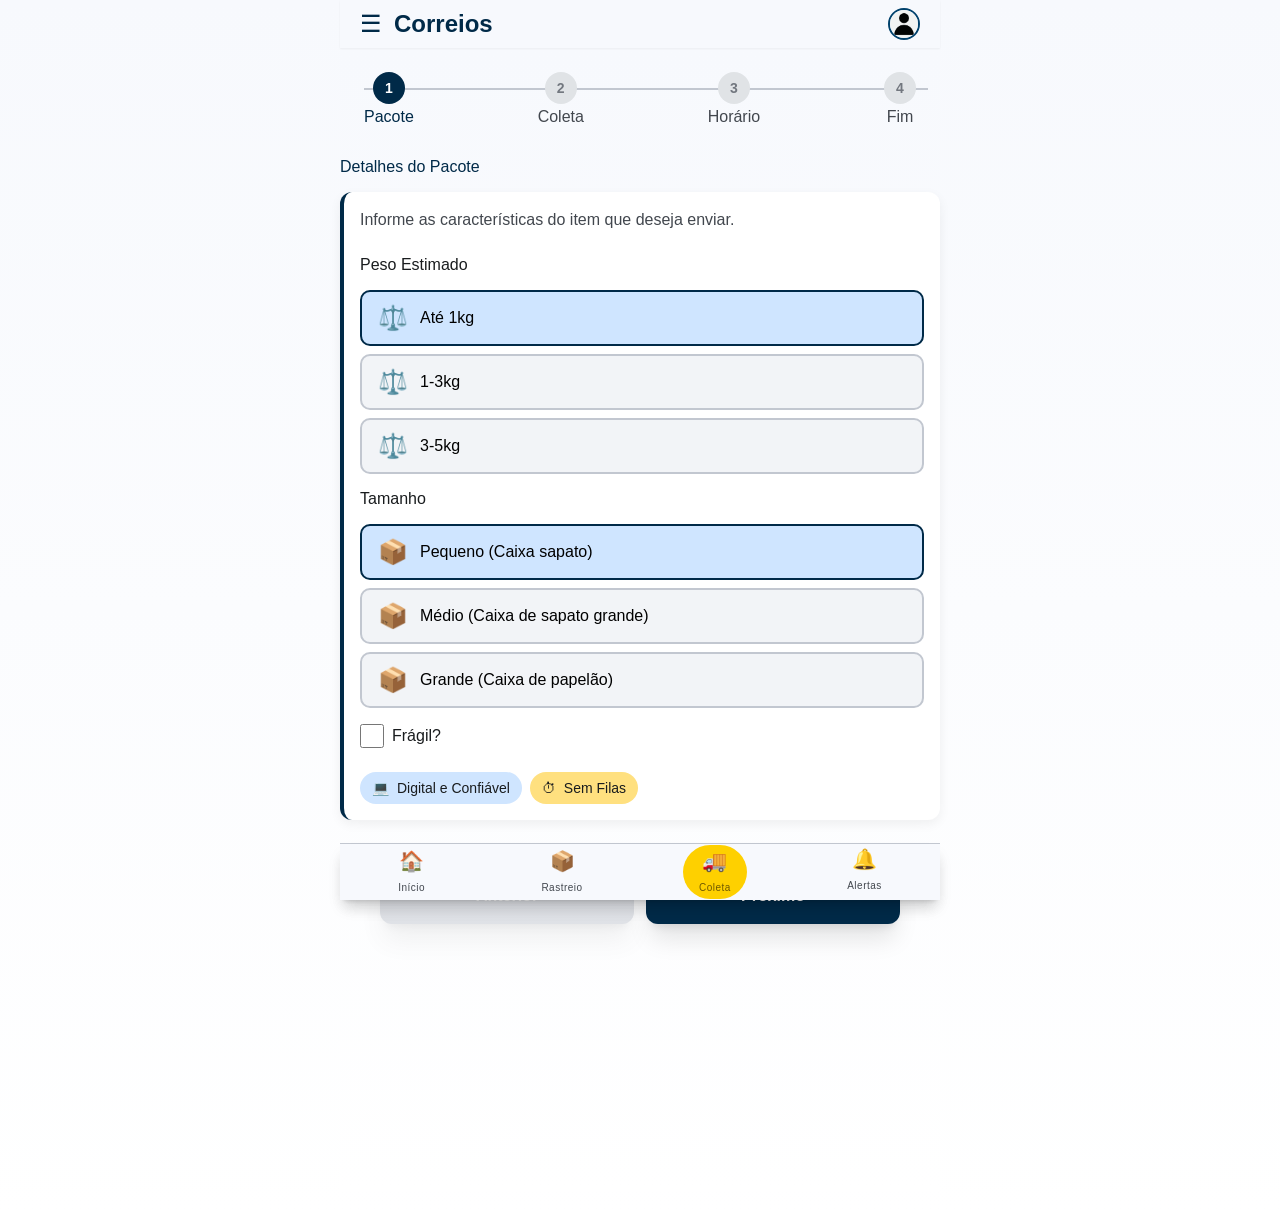
==== commit 7a1f4a72: "Adicionando informações a serem implementadas e interface padronizada" ====
--- a/agendar-coleta.html
+++ b/agendar-coleta.html
@@ -6,7 +6,37 @@
     <link rel="stylesheet" href="style.css">
     <title>Agendar Coleta em Casa</title>
 </head>
-<body class="Início-Correios Agendar-Coleta-em-Casa">
+<body class="Início-Correios">
+    <!-- BottomNavBar -->
+    <nav class="BottomNavBar">
+        <div class="BottomNavBar-shadow"></div>
+        <div class="Link">
+            <div class="Container icon">🏠</div>
+            <div class="Container text">
+                <span class="Text">Início</span>
+            </div>
+        </div>
+        <div class="Link">
+            <div class="Container icon">📦</div>
+            <div class="Container text">
+                <span class="Text">Rastreio</span>
+            </div>
+        </div>
+        <div class="Link active">
+            <div class="Container icon">🚚</div>
+            <div class="Container text">
+                <span class="Text">Coleta</span>
+            </div>
+        </div>
+        <div class="Link">
+            <div class="Container icon">🔔</div>
+            <div class="Container text">
+                <span class="Text">Alertas</span>
+            </div>
+            <div class="Background badge"></div>
+        </div>
+    </nav>
+
     <!-- Header - TopAppBar -->
     <header class="Header-TopAppBar">
         <div class="Container">
@@ -248,36 +278,6 @@
         </main>
 
     </div>
-
-    <!-- BottomNavBar -->
-    <nav class="BottomNavBar">
-        <div class="BottomNavBar-shadow"></div>
-        <div class="Link">
-            <div class="Container icon">🏠</div>
-            <div class="Container text">
-                <span class="Text">Início</span>
-            </div>
-        </div>
-        <div class="Link">
-            <div class="Container icon">📦</div>
-            <div class="Container text">
-                <span class="Text">Rastreio</span>
-            </div>
-        </div>
-        <div class="Link active">
-            <div class="Container icon">🚚</div>
-            <div class="Container text">
-                <span class="Text">Coleta</span>
-            </div>
-        </div>
-        <div class="Link">
-            <div class="Container icon">🔔</div>
-            <div class="Container text">
-                <span class="Text">Alertas</span>
-            </div>
-            <div class="Background badge"></div>
-        </div>
-    </nav>
     <script src="script.js"></script>
 </body>
 </html>
--- a/style.css
+++ b/style.css
@@ -248,6 +248,20 @@
     position: relative;
     background: #D6DBE8;
     transition: background 0.2s ease;
+    cursor: pointer;
+}
+
+.Switch::after {
+    content: "";
+    position: absolute;
+    top: 2px;
+    left: 2px;
+    width: 20px;
+    height: 20px;
+    border-radius: 999px;
+    background: #FFFFFF;
+    box-shadow: 0 2px 4px rgba(0,0,0,0.2);
+    transition: transform 0.2s ease;
 }
 
 .Detailed.Timeline.Section {
@@ -387,8 +401,8 @@
 
 .status-card-row {
     display: flex;
-    justify-content: space-between;
-    gap: 16px;
+    flex-direction: column;
+    gap: 4px;
     padding: 12px 14px;
     border-radius: 18px;
     background: #F7F9FD;
@@ -403,7 +417,6 @@
     font-size: 14px;
     font-weight: 700;
     color: #002A48;
-    text-align: right;
 }
 
 section.Help.Section {
@@ -419,8 +432,21 @@
     font-size: 14px;
     line-height: 1.6;
 }
+
+.Button.help-btn {
+    margin-top: 12px;
+    background: #002A48;
+    border: none;
+    padding: 12px 24px;
+    border-radius: 12px;
+    font-weight: 700;
+    font-size: 14px;
+    color: #FFFFFF;
+    cursor: pointer;
+    font-family: 'Inter', sans-serif;
+}
 .Switch.on {
-    background: #4F90FF;
+    background: #002A48;
 }
 
 .Switch.on::after {
